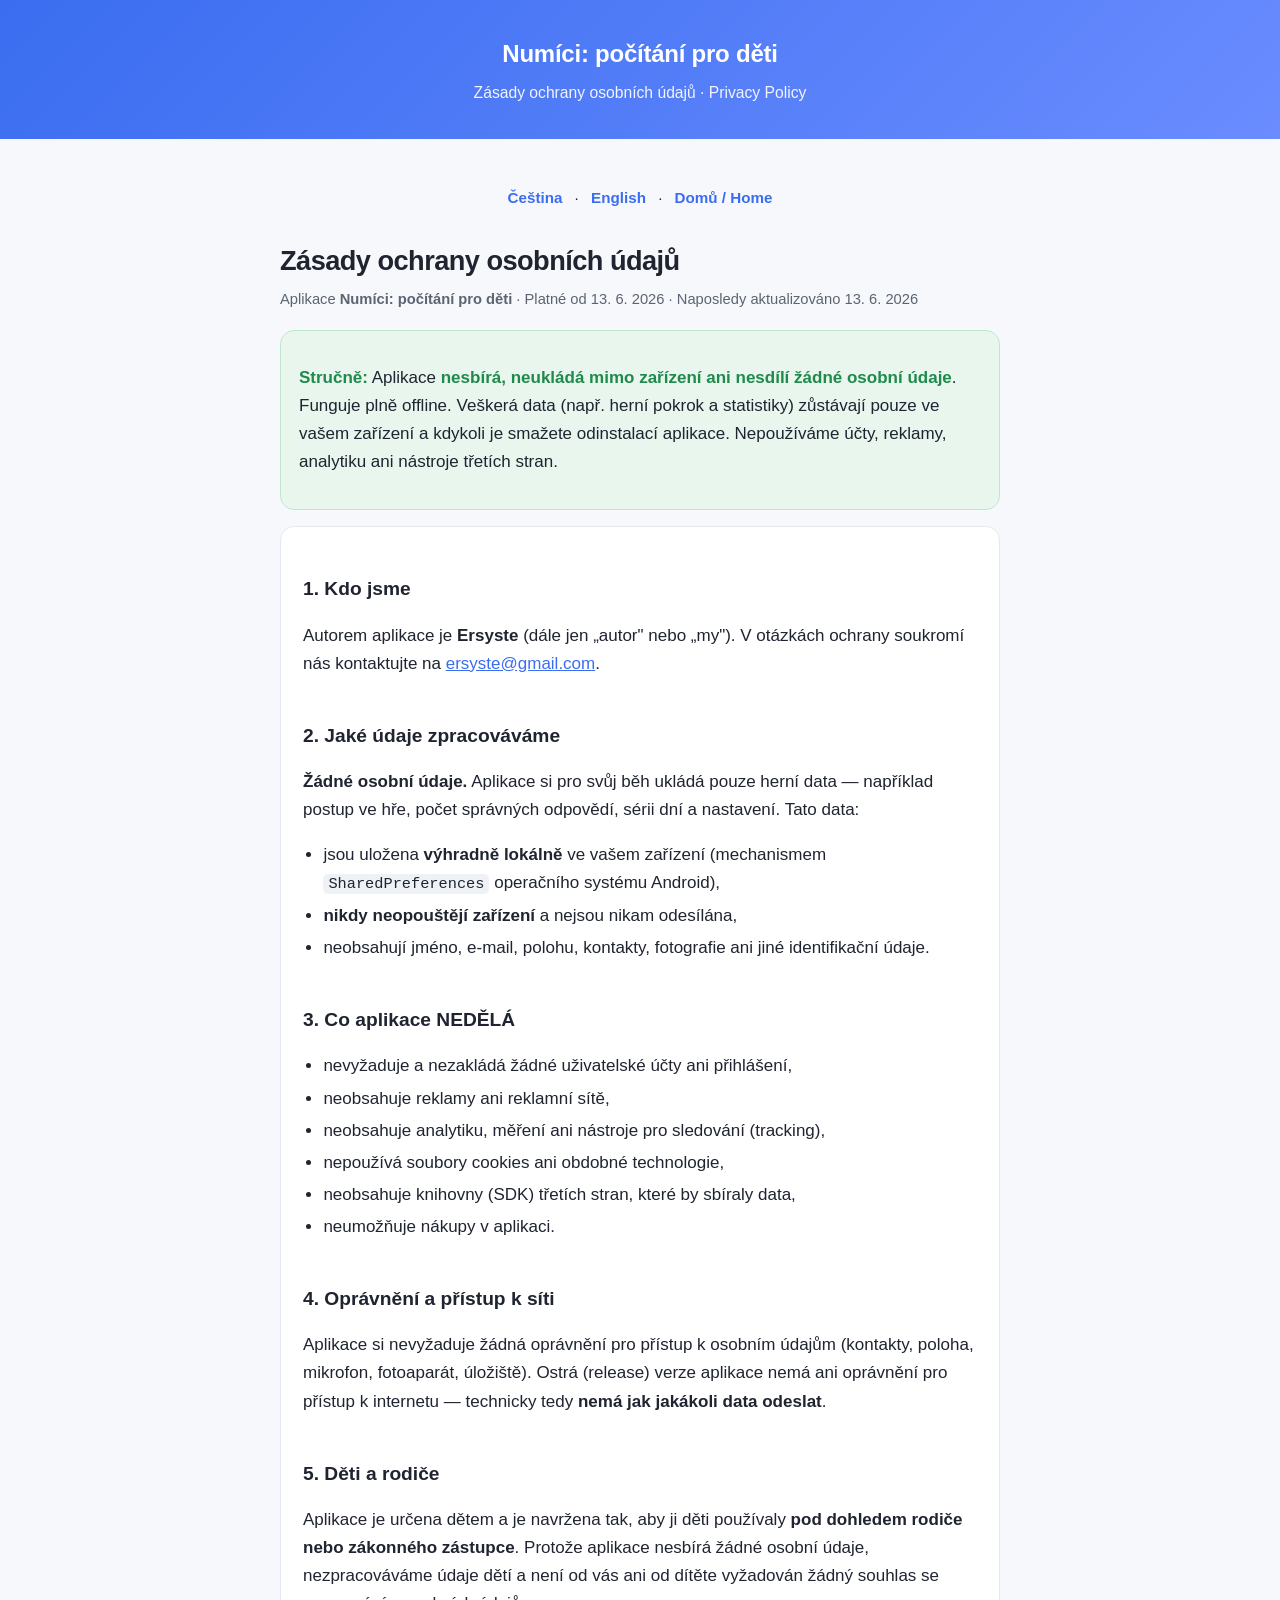
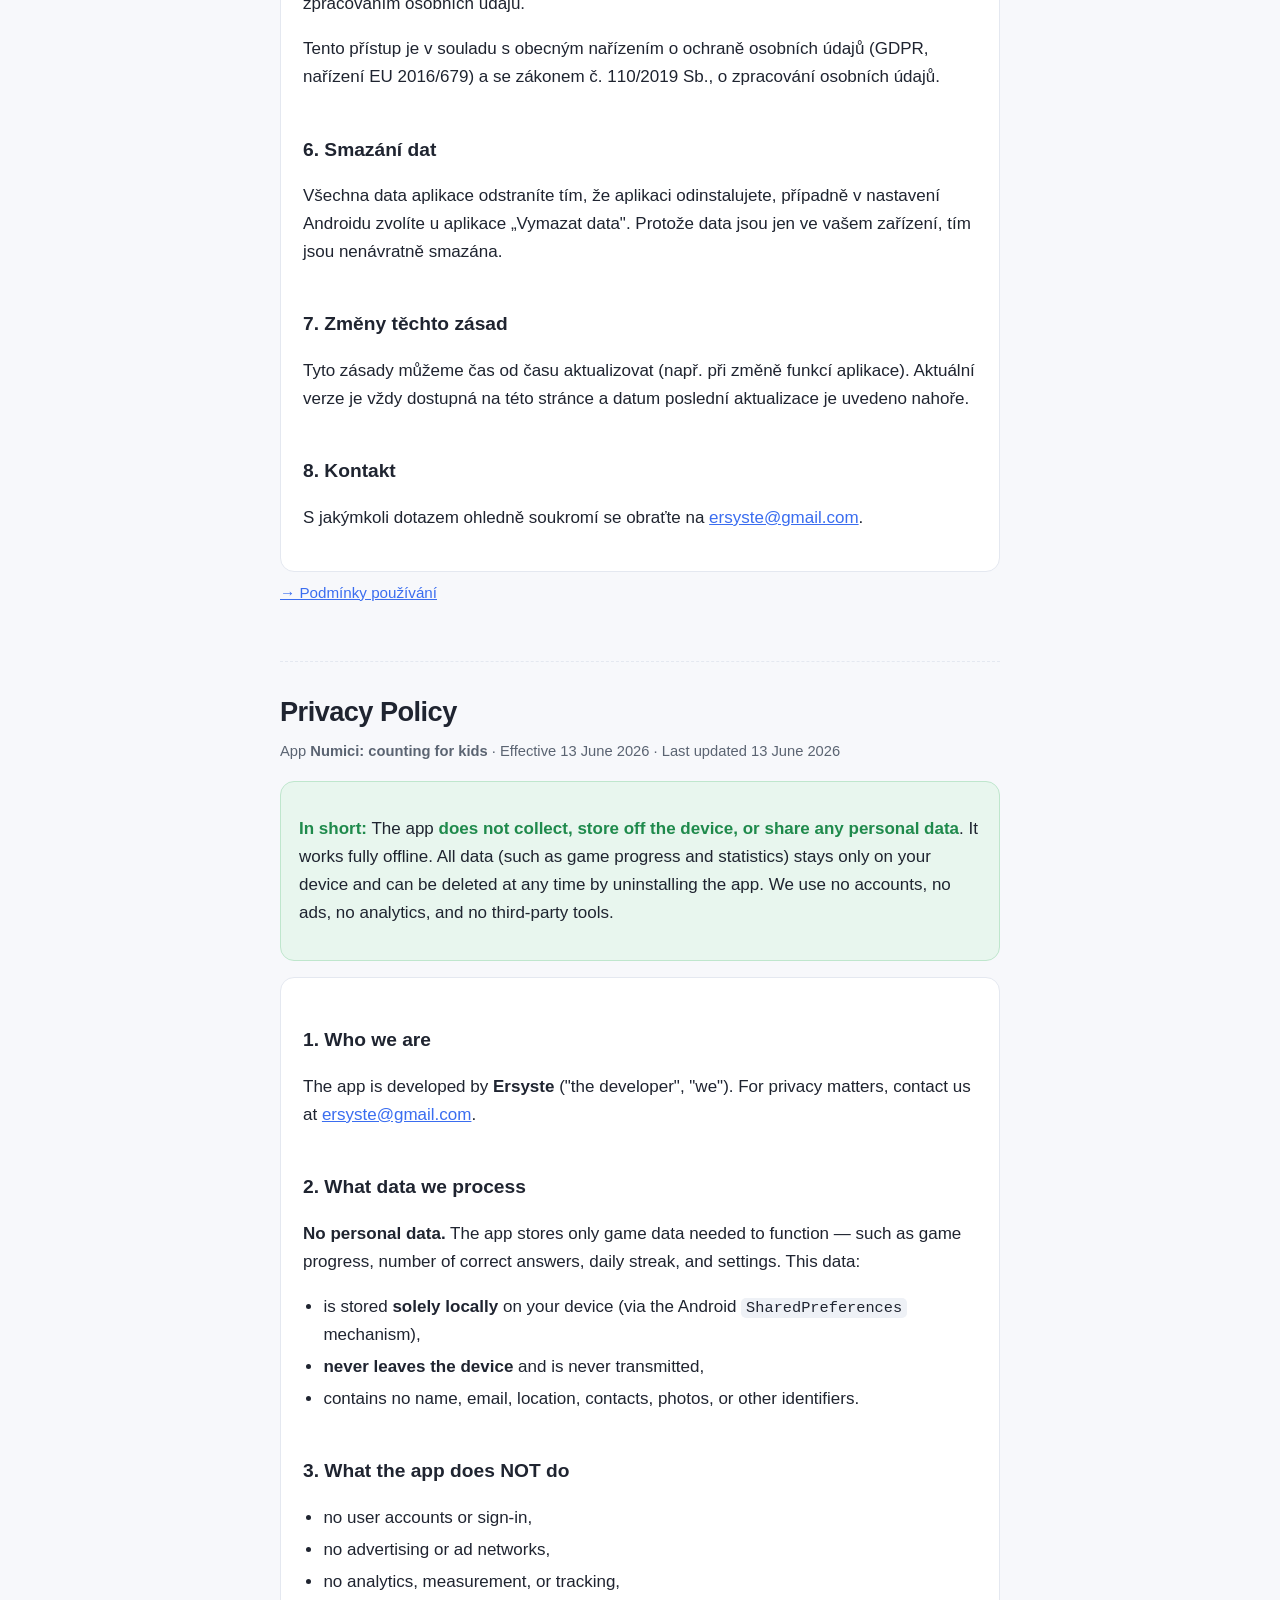
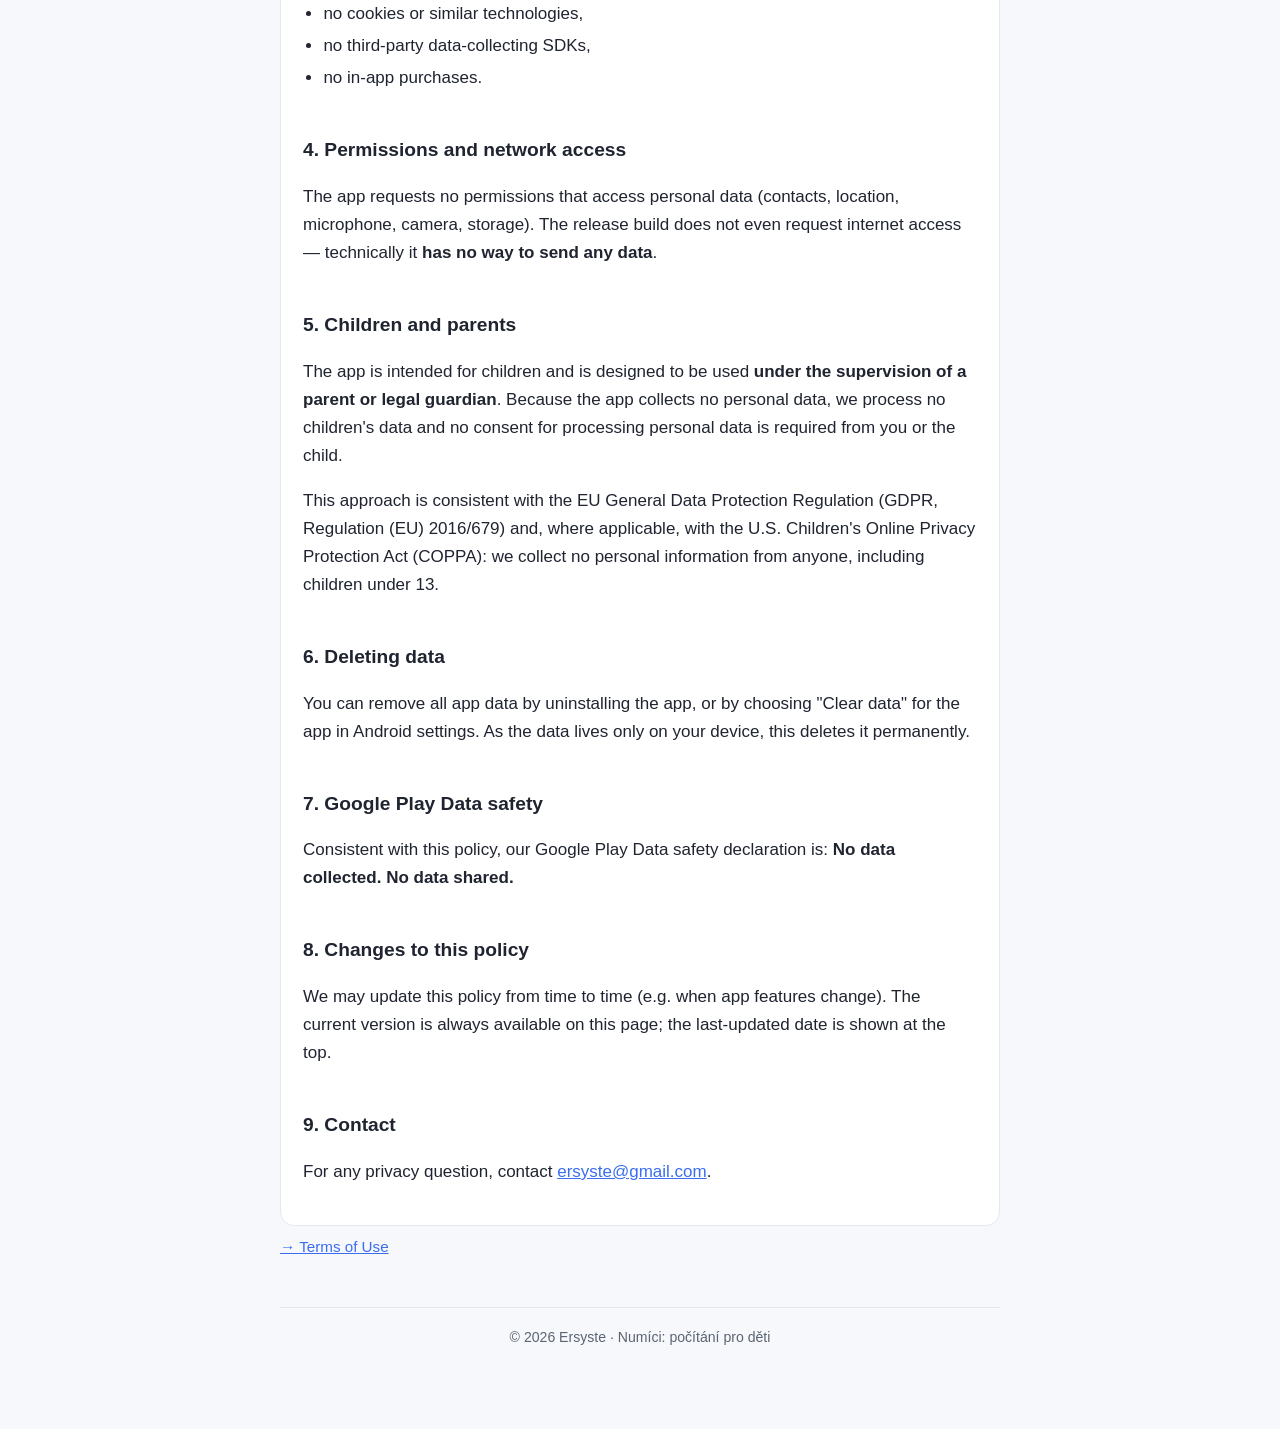
==== privacy/index.html @ a93e4df4 "Add privacy policy and terms of use" ====
<!DOCTYPE html>
<!--
  DOPLŇ / OVĚŘ PŘED ZVEŘEJNĚNÍM:
    1) Jméno autora:  "Ersyste"            (níže označeno: data-author)
    2) Kontaktní e-mail: ersyste@gmail.com (níže označeno: data-email)
    3) Název aplikace: "Numíci: počítání pro děti"
-->
<html lang="cs">
<head>
  <meta charset="utf-8" />
  <meta name="viewport" content="width=device-width, initial-scale=1" />
  <meta name="robots" content="index, follow" />
  <title>Zásady ochrany osobních údajů — Numíci</title>
  <meta name="description" content="Aplikace Numíci nesbírá žádné osobní údaje, je plně offline a neodesílá žádná data." />
  <link rel="stylesheet" href="../styles.css" />
</head>
<body>
  <header class="site">
    <p class="app">Numíci: počítání pro děti</p>
    <p class="tag">Zásady ochrany osobních údajů · Privacy Policy</p>
  </header>

  <main class="wrap">
    <nav class="lang">
      <a href="#cs">Čeština</a> · <a href="#en">English</a> · <a href="../">Domů / Home</a>
    </nav>

    <!-- ====================== ČEŠTINA ====================== -->
    <section id="cs">
      <h1>Zásady ochrany osobních údajů</h1>
      <p class="meta">Aplikace <strong>Numíci: počítání pro děti</strong> ·
        Platné od 13. 6. 2026 · Naposledy aktualizováno 13. 6. 2026</p>

      <div class="summary">
        <p><strong>Stručně:</strong> Aplikace <strong>nesbírá, neukládá mimo zařízení
        ani nesdílí žádné osobní údaje</strong>. Funguje plně offline. Veškerá data
        (např. herní pokrok a statistiky) zůstávají pouze ve vašem zařízení a kdykoli
        je smažete odinstalací aplikace. Nepoužíváme účty, reklamy, analytiku ani
        nástroje třetích stran.</p>
      </div>

      <div class="card">
        <h2>1. Kdo jsme</h2>
        <p>Autorem aplikace je <strong data-author>Ersyste</strong> (dále jen „autor"
        nebo „my"). V otázkách ochrany soukromí nás kontaktujte na
        <a data-email href="mailto:ersyste@gmail.com">ersyste@gmail.com</a>.</p>

        <h2>2. Jaké údaje zpracováváme</h2>
        <p><strong>Žádné osobní údaje.</strong> Aplikace si pro svůj běh ukládá pouze
        herní data — například postup ve hře, počet správných odpovědí, sérii dní a
        nastavení. Tato data:</p>
        <ul>
          <li>jsou uložena <strong>výhradně lokálně</strong> ve vašem zařízení
            (mechanismem <code>SharedPreferences</code> operačního systému Android),</li>
          <li><strong>nikdy neopouštějí zařízení</strong> a nejsou nikam odesílána,</li>
          <li>neobsahují jméno, e-mail, polohu, kontakty, fotografie ani jiné
            identifikační údaje.</li>
        </ul>

        <h2>3. Co aplikace NEDĚLÁ</h2>
        <ul>
          <li>nevyžaduje a nezakládá žádné uživatelské účty ani přihlášení,</li>
          <li>neobsahuje reklamy ani reklamní sítě,</li>
          <li>neobsahuje analytiku, měření ani nástroje pro sledování (tracking),</li>
          <li>nepoužívá soubory cookies ani obdobné technologie,</li>
          <li>neobsahuje knihovny (SDK) třetích stran, které by sbíraly data,</li>
          <li>neumožňuje nákupy v aplikaci.</li>
        </ul>

        <h2>4. Oprávnění a přístup k síti</h2>
        <p>Aplikace si nevyžaduje žádná oprávnění pro přístup k osobním údajům (kontakty,
        poloha, mikrofon, fotoaparát, úložiště). Ostrá (release) verze aplikace nemá
        ani oprávnění pro přístup k internetu — technicky tedy <strong>nemá jak
        jakákoli data odeslat</strong>.</p>

        <h2>5. Děti a rodiče</h2>
        <p>Aplikace je určena dětem a je navržena tak, aby ji děti používaly
        <strong>pod dohledem rodiče nebo zákonného zástupce</strong>. Protože aplikace
        nesbírá žádné osobní údaje, nezpracováváme údaje dětí a není od vás ani od
        dítěte vyžadován žádný souhlas se zpracováním osobních údajů.</p>
        <p>Tento přístup je v souladu s obecným nařízením o ochraně osobních údajů
        (GDPR, nařízení EU 2016/679) a se zákonem č. 110/2019 Sb., o zpracování
        osobních údajů.</p>

        <h2>6. Smazání dat</h2>
        <p>Všechna data aplikace odstraníte tím, že aplikaci odinstalujete, případně
        v nastavení Androidu zvolíte u aplikace „Vymazat data". Protože data jsou jen
        ve vašem zařízení, tím jsou nenávratně smazána.</p>

        <h2>7. Změny těchto zásad</h2>
        <p>Tyto zásady můžeme čas od času aktualizovat (např. při změně funkcí
        aplikace). Aktuální verze je vždy dostupná na této stránce a datum poslední
        aktualizace je uvedeno nahoře.</p>

        <h2>8. Kontakt</h2>
        <p>S jakýmkoli dotazem ohledně soukromí se obraťte na
        <a data-email href="mailto:ersyste@gmail.com">ersyste@gmail.com</a>.</p>
      </div>
      <p class="backlinks"><a href="../terms/">→ Podmínky používání</a></p>
    </section>

    <hr class="lang-sep" />

    <!-- ====================== ENGLISH ====================== -->
    <section id="en">
      <h1>Privacy Policy</h1>
      <p class="meta">App <strong>Numici: counting for kids</strong> ·
        Effective 13 June 2026 · Last updated 13 June 2026</p>

      <div class="summary">
        <p><strong>In short:</strong> The app <strong>does not collect, store off the
        device, or share any personal data</strong>. It works fully offline. All data
        (such as game progress and statistics) stays only on your device and can be
        deleted at any time by uninstalling the app. We use no accounts, no ads, no
        analytics, and no third-party tools.</p>
      </div>

      <div class="card">
        <h2>1. Who we are</h2>
        <p>The app is developed by <strong data-author>Ersyste</strong> ("the
        developer", "we"). For privacy matters, contact us at
        <a data-email href="mailto:ersyste@gmail.com">ersyste@gmail.com</a>.</p>

        <h2>2. What data we process</h2>
        <p><strong>No personal data.</strong> The app stores only game data needed to
        function — such as game progress, number of correct answers, daily streak, and
        settings. This data:</p>
        <ul>
          <li>is stored <strong>solely locally</strong> on your device (via the Android
            <code>SharedPreferences</code> mechanism),</li>
          <li><strong>never leaves the device</strong> and is never transmitted,</li>
          <li>contains no name, email, location, contacts, photos, or other
            identifiers.</li>
        </ul>

        <h2>3. What the app does NOT do</h2>
        <ul>
          <li>no user accounts or sign-in,</li>
          <li>no advertising or ad networks,</li>
          <li>no analytics, measurement, or tracking,</li>
          <li>no cookies or similar technologies,</li>
          <li>no third-party data-collecting SDKs,</li>
          <li>no in-app purchases.</li>
        </ul>

        <h2>4. Permissions and network access</h2>
        <p>The app requests no permissions that access personal data (contacts,
        location, microphone, camera, storage). The release build does not even request
        internet access — technically it <strong>has no way to send any data</strong>.</p>

        <h2>5. Children and parents</h2>
        <p>The app is intended for children and is designed to be used
        <strong>under the supervision of a parent or legal guardian</strong>. Because
        the app collects no personal data, we process no children's data and no consent
        for processing personal data is required from you or the child.</p>
        <p>This approach is consistent with the EU General Data Protection Regulation
        (GDPR, Regulation (EU) 2016/679) and, where applicable, with the U.S.
        Children's Online Privacy Protection Act (COPPA): we collect no personal
        information from anyone, including children under 13.</p>

        <h2>6. Deleting data</h2>
        <p>You can remove all app data by uninstalling the app, or by choosing
        "Clear data" for the app in Android settings. As the data lives only on your
        device, this deletes it permanently.</p>

        <h2>7. Google Play Data safety</h2>
        <p>Consistent with this policy, our Google Play Data safety declaration is:
        <strong>No data collected. No data shared.</strong></p>

        <h2>8. Changes to this policy</h2>
        <p>We may update this policy from time to time (e.g. when app features change).
        The current version is always available on this page; the last-updated date is
        shown at the top.</p>

        <h2>9. Contact</h2>
        <p>For any privacy question, contact
        <a data-email href="mailto:ersyste@gmail.com">ersyste@gmail.com</a>.</p>
      </div>
      <p class="backlinks"><a href="../terms/">→ Terms of Use</a></p>
    </section>

    <footer>© 2026 Ersyste · Numíci: počítání pro děti</footer>
  </main>
</body>
</html>
---- styles.css ----
:root {
  --ink: #1f2430;
  --muted: #5b6472;
  --bg: #f7f8fb;
  --card: #ffffff;
  --accent: #3a6df0;
  --accent-soft: #eef3ff;
  --ok: #1f8a4c;
  --ok-soft: #e8f6ee;
  --border: #e4e8f0;
  --radius: 14px;
}

* { box-sizing: border-box; }

html { -webkit-text-size-adjust: 100%; }

body {
  margin: 0;
  background: var(--bg);
  color: var(--ink);
  font-family: -apple-system, BlinkMacSystemFont, "Segoe UI", Roboto, Helvetica,
    Arial, sans-serif;
  line-height: 1.65;
  font-size: 17px;
}

.wrap {
  max-width: 760px;
  margin: 0 auto;
  padding: 28px 20px 80px;
}

header.site {
  background: linear-gradient(135deg, #3a6df0, #6a8cff);
  color: #fff;
  padding: 34px 20px;
  text-align: center;
}

header.site .app {
  font-size: 1.5rem;
  font-weight: 700;
  margin: 0;
  letter-spacing: -0.01em;
}

header.site .tag {
  margin: 6px 0 0;
  opacity: 0.92;
  font-size: 0.98rem;
}

nav.lang {
  text-align: center;
  margin: 18px 0 4px;
  font-size: 0.95rem;
}

nav.lang a {
  color: var(--accent);
  text-decoration: none;
  margin: 0 8px;
  font-weight: 600;
}

nav.lang a:hover { text-decoration: underline; }

h1 {
  font-size: 1.7rem;
  letter-spacing: -0.02em;
  margin: 28px 0 4px;
}

h2 {
  font-size: 1.2rem;
  margin: 34px 0 8px;
  padding-top: 8px;
}

h3 { font-size: 1.02rem; margin: 20px 0 4px; }

.meta {
  color: var(--muted);
  font-size: 0.92rem;
  margin: 0 0 8px;
}

.summary {
  background: var(--ok-soft);
  border: 1px solid #bfe6cd;
  border-radius: var(--radius);
  padding: 16px 18px;
  margin: 18px 0 8px;
}

.summary strong { color: var(--ok); }

.card {
  background: var(--card);
  border: 1px solid var(--border);
  border-radius: var(--radius);
  padding: 4px 22px 22px;
  margin-top: 16px;
}

ul { padding-left: 1.2em; }
li { margin: 4px 0; }

a { color: var(--accent); }

.backlinks {
  margin: 8px 0 0;
  font-size: 0.95rem;
}

.note {
  background: var(--accent-soft);
  border-left: 3px solid var(--accent);
  padding: 10px 14px;
  border-radius: 8px;
  margin: 14px 0;
  font-size: 0.96rem;
  color: var(--muted);
}

footer {
  text-align: center;
  color: var(--muted);
  font-size: 0.88rem;
  margin-top: 48px;
  padding-top: 18px;
  border-top: 1px solid var(--border);
}

hr.lang-sep {
  border: none;
  border-top: 1px dashed var(--border);
  margin: 56px 0 0;
}

.home-links {
  display: grid;
  gap: 14px;
  margin-top: 24px;
}

.home-links a.block {
  display: block;
  background: var(--card);
  border: 1px solid var(--border);
  border-radius: var(--radius);
  padding: 18px 20px;
  text-decoration: none;
  color: var(--ink);
}

.home-links a.block:hover { border-color: var(--accent); }

.home-links a.block .t { font-weight: 700; font-size: 1.05rem; }
.home-links a.block .d { color: var(--muted); font-size: 0.95rem; margin-top: 2px; }

code {
  background: #eef1f6;
  padding: 1px 5px;
  border-radius: 5px;
  font-size: 0.9em;
}
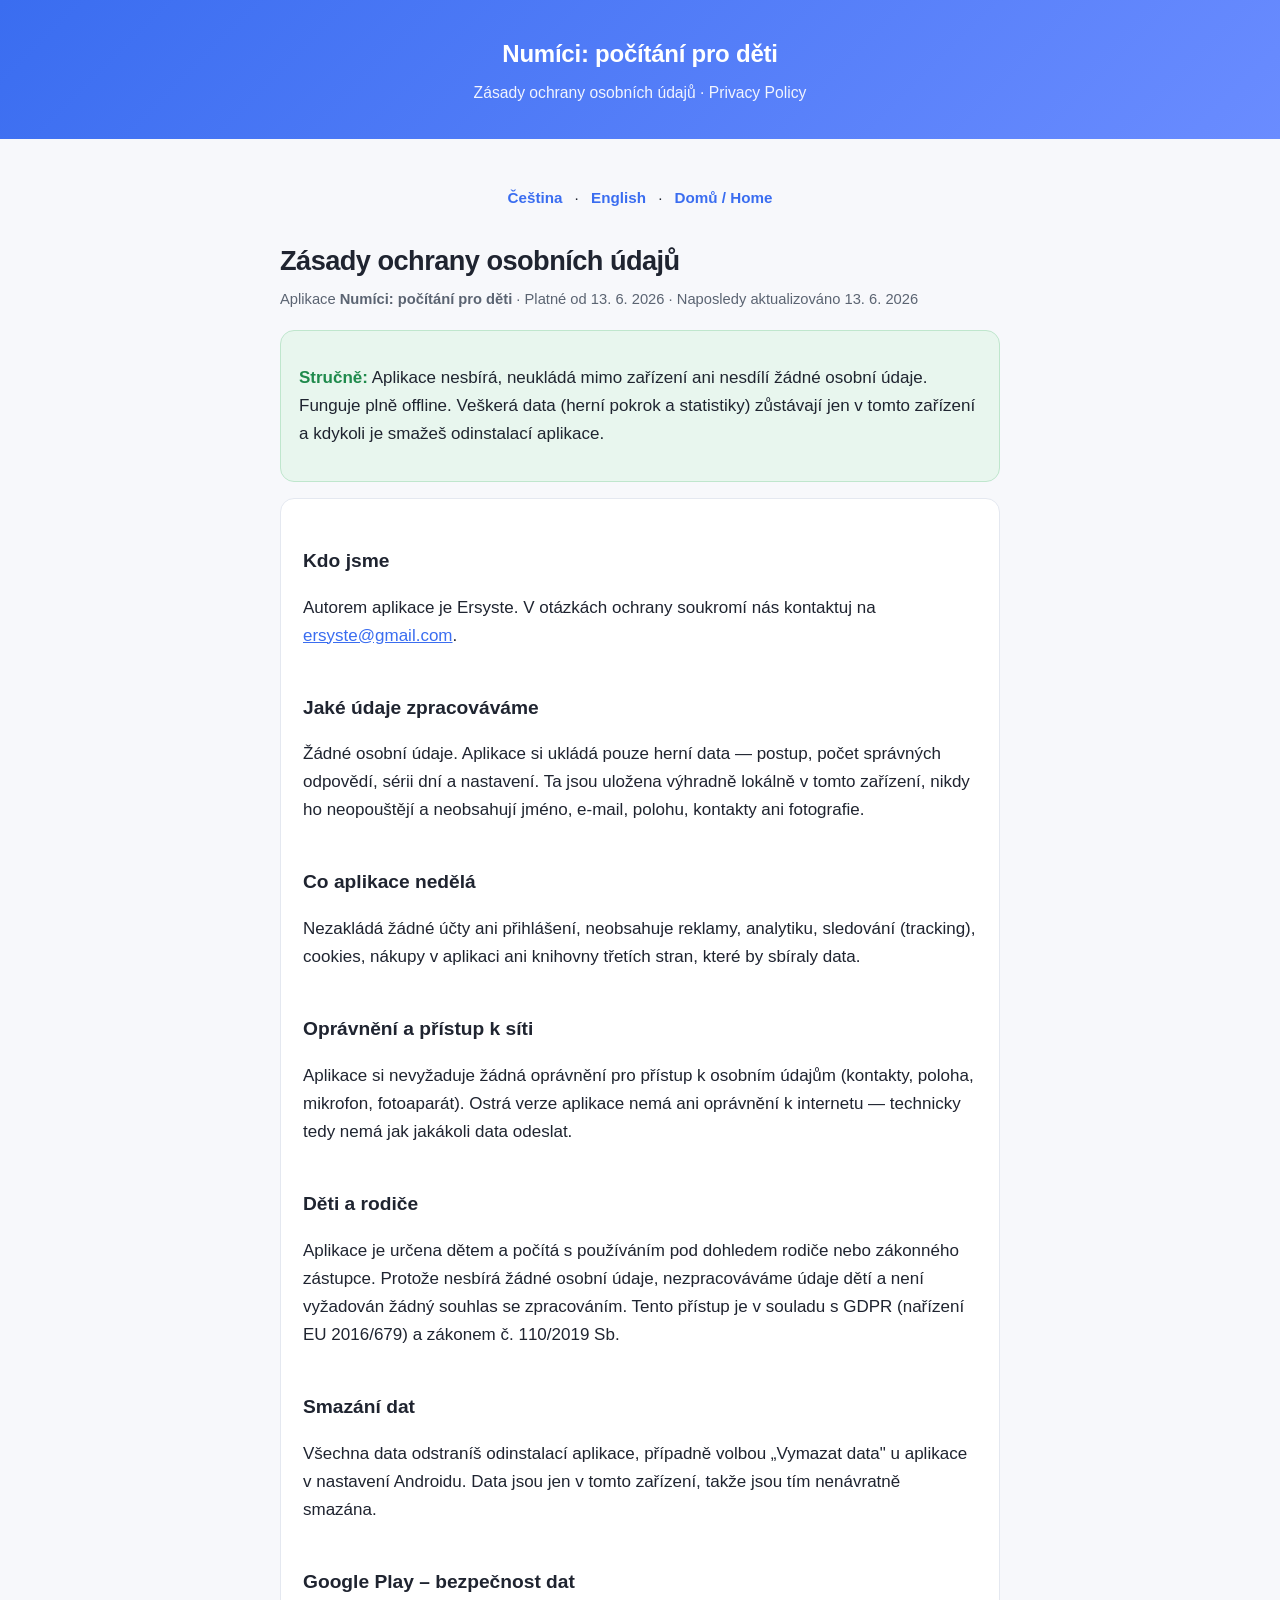
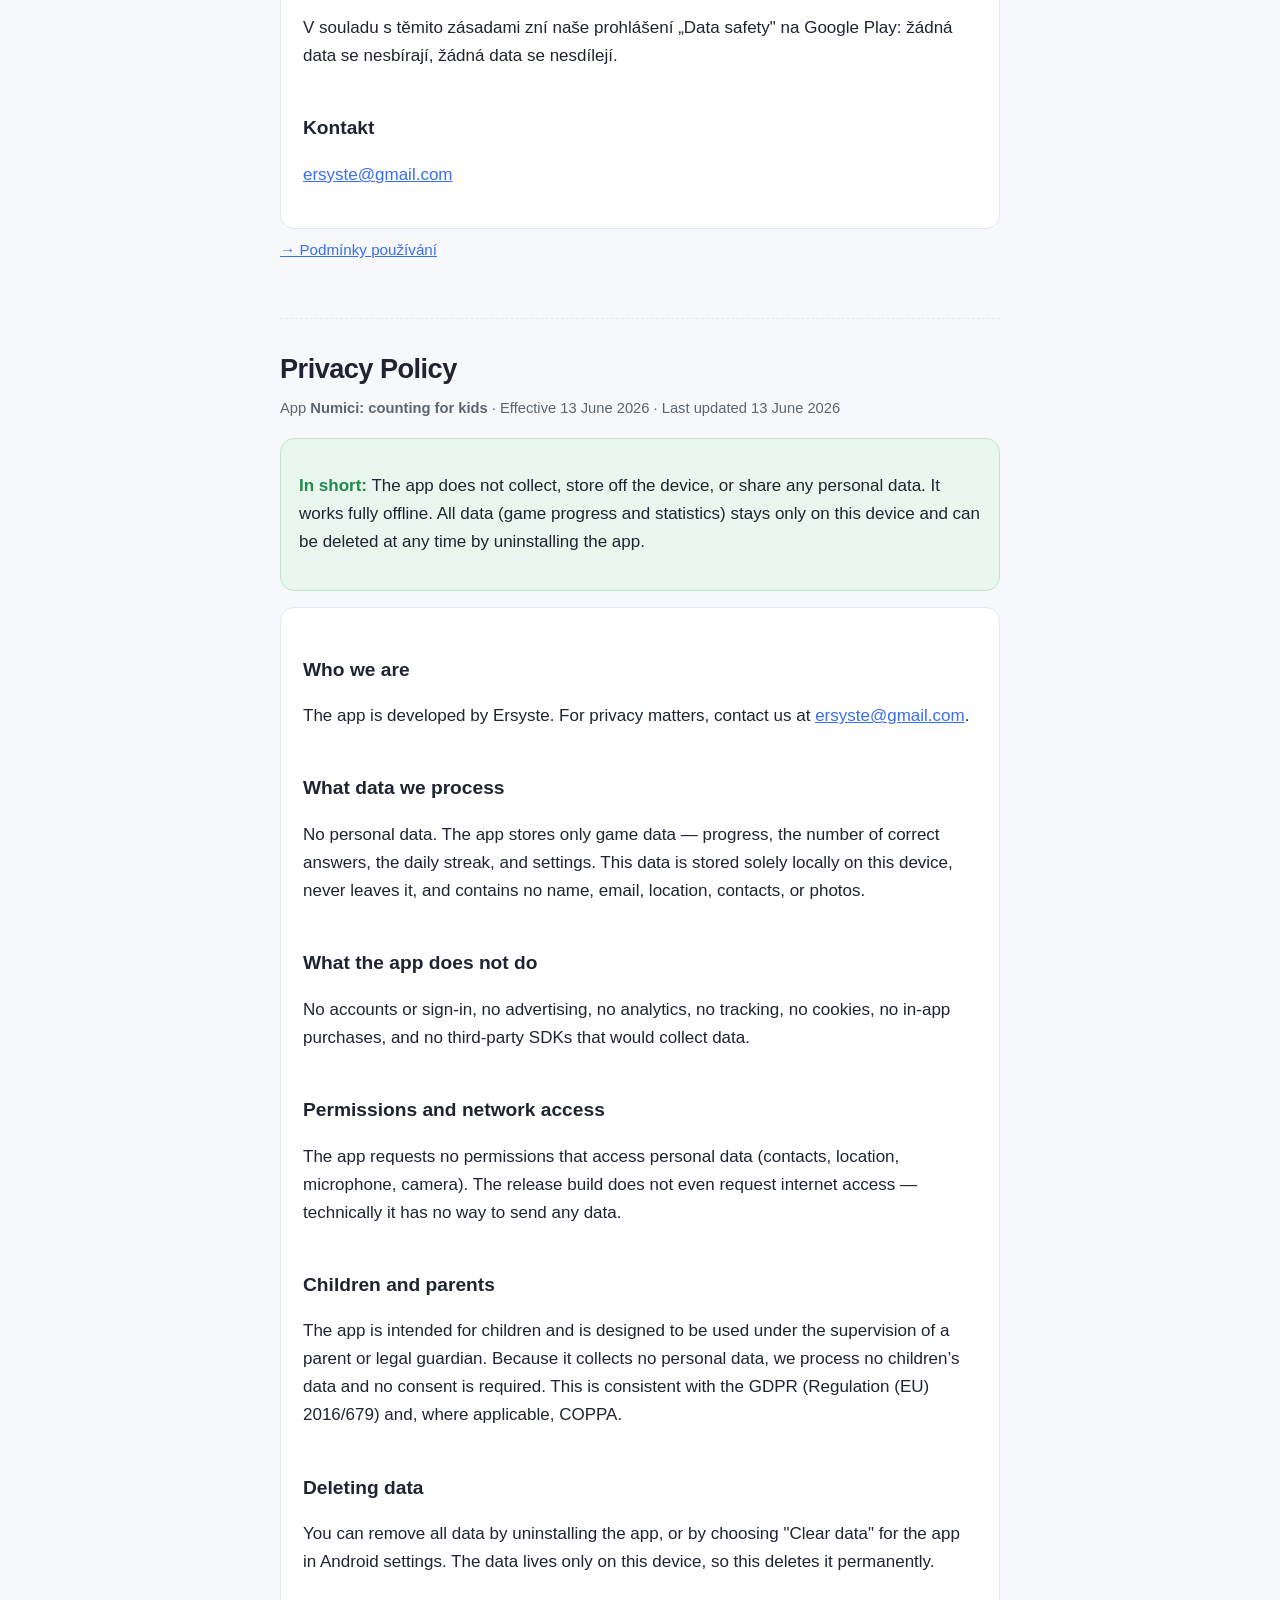
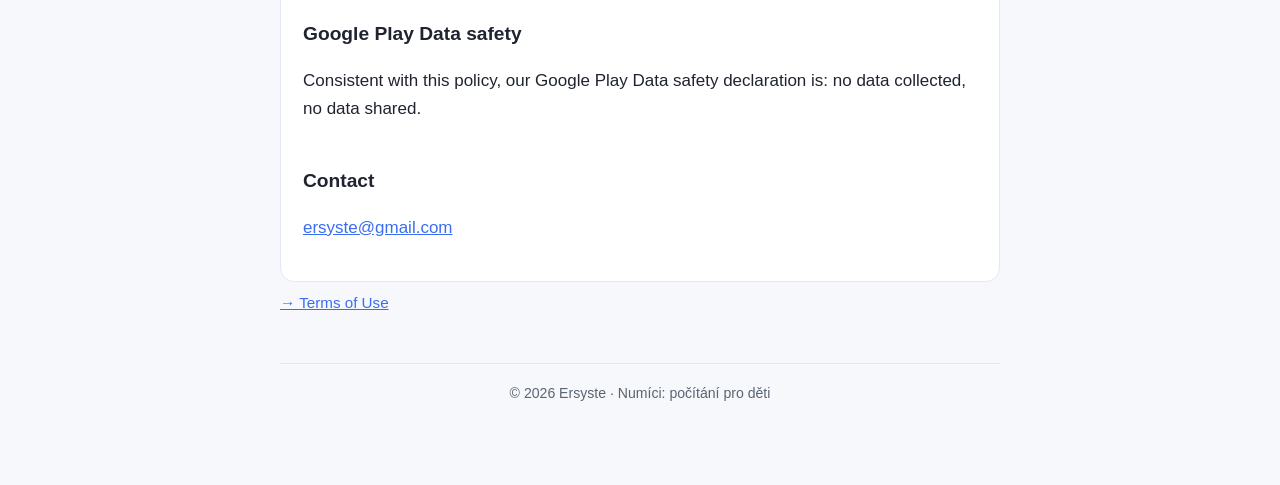
==== commit b24c93c6: "Regenerate privacy & terms from canonical source Generated by tool/gen_legal_site.dart from the app'" ====
--- a/privacy/index.html
+++ b/privacy/index.html
@@ -1,17 +1,11 @@
 <!DOCTYPE html>
-<!--
-  DOPLŇ / OVĚŘ PŘED ZVEŘEJNĚNÍM:
-    1) Jméno autora:  "Ersyste"            (níže označeno: data-author)
-    2) Kontaktní e-mail: ersyste@gmail.com (níže označeno: data-email)
-    3) Název aplikace: "Numíci: počítání pro děti"
--->
+<!-- GENEROVÁNO tool/gen_legal_site.dart z lib/src/features/about/legal_texts.dart — NEUPRAVUJ ručně. -->
 <html lang="cs">
 <head>
   <meta charset="utf-8" />
   <meta name="viewport" content="width=device-width, initial-scale=1" />
   <meta name="robots" content="index, follow" />
-  <title>Zásady ochrany osobních údajů — Numíci</title>
-  <meta name="description" content="Aplikace Numíci nesbírá žádné osobní údaje, je plně offline a neodesílá žádná data." />
+  <title>Zásady ochrany osobních údajů — Numíci: počítání pro děti</title>
   <link rel="stylesheet" href="../styles.css" />
 </head>
 <body>
@@ -19,166 +13,63 @@
     <p class="app">Numíci: počítání pro děti</p>
     <p class="tag">Zásady ochrany osobních údajů · Privacy Policy</p>
   </header>
-
   <main class="wrap">
     <nav class="lang">
       <a href="#cs">Čeština</a> · <a href="#en">English</a> · <a href="../">Domů / Home</a>
     </nav>
-
-    <!-- ====================== ČEŠTINA ====================== -->
     <section id="cs">
       <h1>Zásady ochrany osobních údajů</h1>
-      <p class="meta">Aplikace <strong>Numíci: počítání pro děti</strong> ·
-        Platné od 13. 6. 2026 · Naposledy aktualizováno 13. 6. 2026</p>
-
+      <p class="meta">Aplikace <strong>Numíci: počítání pro děti</strong> · Platné od 13. 6. 2026 · Naposledy aktualizováno 13. 6. 2026</p>
       <div class="summary">
-        <p><strong>Stručně:</strong> Aplikace <strong>nesbírá, neukládá mimo zařízení
-        ani nesdílí žádné osobní údaje</strong>. Funguje plně offline. Veškerá data
-        (např. herní pokrok a statistiky) zůstávají pouze ve vašem zařízení a kdykoli
-        je smažete odinstalací aplikace. Nepoužíváme účty, reklamy, analytiku ani
-        nástroje třetích stran.</p>
+        <p><strong>Stručně:</strong> Aplikace nesbírá, neukládá mimo zařízení ani nesdílí žádné osobní údaje. Funguje plně offline. Veškerá data (herní pokrok a statistiky) zůstávají jen v tomto zařízení a kdykoli je smažeš odinstalací aplikace.</p>
       </div>
-
       <div class="card">
-        <h2>1. Kdo jsme</h2>
-        <p>Autorem aplikace je <strong data-author>Ersyste</strong> (dále jen „autor"
-        nebo „my"). V otázkách ochrany soukromí nás kontaktujte na
-        <a data-email href="mailto:ersyste@gmail.com">ersyste@gmail.com</a>.</p>
-
-        <h2>2. Jaké údaje zpracováváme</h2>
-        <p><strong>Žádné osobní údaje.</strong> Aplikace si pro svůj běh ukládá pouze
-        herní data — například postup ve hře, počet správných odpovědí, sérii dní a
-        nastavení. Tato data:</p>
-        <ul>
-          <li>jsou uložena <strong>výhradně lokálně</strong> ve vašem zařízení
-            (mechanismem <code>SharedPreferences</code> operačního systému Android),</li>
-          <li><strong>nikdy neopouštějí zařízení</strong> a nejsou nikam odesílána,</li>
-          <li>neobsahují jméno, e-mail, polohu, kontakty, fotografie ani jiné
-            identifikační údaje.</li>
-        </ul>
-
-        <h2>3. Co aplikace NEDĚLÁ</h2>
-        <ul>
-          <li>nevyžaduje a nezakládá žádné uživatelské účty ani přihlášení,</li>
-          <li>neobsahuje reklamy ani reklamní sítě,</li>
-          <li>neobsahuje analytiku, měření ani nástroje pro sledování (tracking),</li>
-          <li>nepoužívá soubory cookies ani obdobné technologie,</li>
-          <li>neobsahuje knihovny (SDK) třetích stran, které by sbíraly data,</li>
-          <li>neumožňuje nákupy v aplikaci.</li>
-        </ul>
-
-        <h2>4. Oprávnění a přístup k síti</h2>
-        <p>Aplikace si nevyžaduje žádná oprávnění pro přístup k osobním údajům (kontakty,
-        poloha, mikrofon, fotoaparát, úložiště). Ostrá (release) verze aplikace nemá
-        ani oprávnění pro přístup k internetu — technicky tedy <strong>nemá jak
-        jakákoli data odeslat</strong>.</p>
-
-        <h2>5. Děti a rodiče</h2>
-        <p>Aplikace je určena dětem a je navržena tak, aby ji děti používaly
-        <strong>pod dohledem rodiče nebo zákonného zástupce</strong>. Protože aplikace
-        nesbírá žádné osobní údaje, nezpracováváme údaje dětí a není od vás ani od
-        dítěte vyžadován žádný souhlas se zpracováním osobních údajů.</p>
-        <p>Tento přístup je v souladu s obecným nařízením o ochraně osobních údajů
-        (GDPR, nařízení EU 2016/679) a se zákonem č. 110/2019 Sb., o zpracování
-        osobních údajů.</p>
-
-        <h2>6. Smazání dat</h2>
-        <p>Všechna data aplikace odstraníte tím, že aplikaci odinstalujete, případně
-        v nastavení Androidu zvolíte u aplikace „Vymazat data". Protože data jsou jen
-        ve vašem zařízení, tím jsou nenávratně smazána.</p>
-
-        <h2>7. Změny těchto zásad</h2>
-        <p>Tyto zásady můžeme čas od času aktualizovat (např. při změně funkcí
-        aplikace). Aktuální verze je vždy dostupná na této stránce a datum poslední
-        aktualizace je uvedeno nahoře.</p>
-
-        <h2>8. Kontakt</h2>
-        <p>S jakýmkoli dotazem ohledně soukromí se obraťte na
-        <a data-email href="mailto:ersyste@gmail.com">ersyste@gmail.com</a>.</p>
+        <h2>Kdo jsme</h2>
+        <p>Autorem aplikace je Ersyste. V otázkách ochrany soukromí nás kontaktuj na <a href="mailto:ersyste@gmail.com">ersyste@gmail.com</a>.</p>
+        <h2>Jaké údaje zpracováváme</h2>
+        <p>Žádné osobní údaje. Aplikace si ukládá pouze herní data — postup, počet správných odpovědí, sérii dní a nastavení. Ta jsou uložena výhradně lokálně v tomto zařízení, nikdy ho neopouštějí a neobsahují jméno, e-mail, polohu, kontakty ani fotografie.</p>
+        <h2>Co aplikace nedělá</h2>
+        <p>Nezakládá žádné účty ani přihlášení, neobsahuje reklamy, analytiku, sledování (tracking), cookies, nákupy v aplikaci ani knihovny třetích stran, které by sbíraly data.</p>
+        <h2>Oprávnění a přístup k síti</h2>
+        <p>Aplikace si nevyžaduje žádná oprávnění pro přístup k osobním údajům (kontakty, poloha, mikrofon, fotoaparát). Ostrá verze aplikace nemá ani oprávnění k internetu — technicky tedy nemá jak jakákoli data odeslat.</p>
+        <h2>Děti a rodiče</h2>
+        <p>Aplikace je určena dětem a počítá s používáním pod dohledem rodiče nebo zákonného zástupce. Protože nesbírá žádné osobní údaje, nezpracováváme údaje dětí a není vyžadován žádný souhlas se zpracováním. Tento přístup je v souladu s GDPR (nařízení EU 2016/679) a zákonem č. 110/2019 Sb.</p>
+        <h2>Smazání dat</h2>
+        <p>Všechna data odstraníš odinstalací aplikace, případně volbou „Vymazat data" u aplikace v nastavení Androidu. Data jsou jen v tomto zařízení, takže jsou tím nenávratně smazána.</p>
+        <h2>Google Play – bezpečnost dat</h2>
+        <p>V souladu s těmito zásadami zní naše prohlášení „Data safety" na Google Play: žádná data se nesbírají, žádná data se nesdílejí.</p>
+        <h2>Kontakt</h2>
+        <p><a href="mailto:ersyste@gmail.com">ersyste@gmail.com</a></p>
       </div>
       <p class="backlinks"><a href="../terms/">→ Podmínky používání</a></p>
     </section>
-
     <hr class="lang-sep" />
-
-    <!-- ====================== ENGLISH ====================== -->
     <section id="en">
       <h1>Privacy Policy</h1>
-      <p class="meta">App <strong>Numici: counting for kids</strong> ·
-        Effective 13 June 2026 · Last updated 13 June 2026</p>
-
+      <p class="meta">App <strong>Numici: counting for kids</strong> · Effective 13 June 2026 · Last updated 13 June 2026</p>
       <div class="summary">
-        <p><strong>In short:</strong> The app <strong>does not collect, store off the
-        device, or share any personal data</strong>. It works fully offline. All data
-        (such as game progress and statistics) stays only on your device and can be
-        deleted at any time by uninstalling the app. We use no accounts, no ads, no
-        analytics, and no third-party tools.</p>
+        <p><strong>In short:</strong> The app does not collect, store off the device, or share any personal data. It works fully offline. All data (game progress and statistics) stays only on this device and can be deleted at any time by uninstalling the app.</p>
       </div>
-
       <div class="card">
-        <h2>1. Who we are</h2>
-        <p>The app is developed by <strong data-author>Ersyste</strong> ("the
-        developer", "we"). For privacy matters, contact us at
-        <a data-email href="mailto:ersyste@gmail.com">ersyste@gmail.com</a>.</p>
-
-        <h2>2. What data we process</h2>
-        <p><strong>No personal data.</strong> The app stores only game data needed to
-        function — such as game progress, number of correct answers, daily streak, and
-        settings. This data:</p>
-        <ul>
-          <li>is stored <strong>solely locally</strong> on your device (via the Android
-            <code>SharedPreferences</code> mechanism),</li>
-          <li><strong>never leaves the device</strong> and is never transmitted,</li>
-          <li>contains no name, email, location, contacts, photos, or other
-            identifiers.</li>
-        </ul>
-
-        <h2>3. What the app does NOT do</h2>
-        <ul>
-          <li>no user accounts or sign-in,</li>
-          <li>no advertising or ad networks,</li>
-          <li>no analytics, measurement, or tracking,</li>
-          <li>no cookies or similar technologies,</li>
-          <li>no third-party data-collecting SDKs,</li>
-          <li>no in-app purchases.</li>
-        </ul>
-
-        <h2>4. Permissions and network access</h2>
-        <p>The app requests no permissions that access personal data (contacts,
-        location, microphone, camera, storage). The release build does not even request
-        internet access — technically it <strong>has no way to send any data</strong>.</p>
-
-        <h2>5. Children and parents</h2>
-        <p>The app is intended for children and is designed to be used
-        <strong>under the supervision of a parent or legal guardian</strong>. Because
-        the app collects no personal data, we process no children's data and no consent
-        for processing personal data is required from you or the child.</p>
-        <p>This approach is consistent with the EU General Data Protection Regulation
-        (GDPR, Regulation (EU) 2016/679) and, where applicable, with the U.S.
-        Children's Online Privacy Protection Act (COPPA): we collect no personal
-        information from anyone, including children under 13.</p>
-
-        <h2>6. Deleting data</h2>
-        <p>You can remove all app data by uninstalling the app, or by choosing
-        "Clear data" for the app in Android settings. As the data lives only on your
-        device, this deletes it permanently.</p>
-
-        <h2>7. Google Play Data safety</h2>
-        <p>Consistent with this policy, our Google Play Data safety declaration is:
-        <strong>No data collected. No data shared.</strong></p>
-
-        <h2>8. Changes to this policy</h2>
-        <p>We may update this policy from time to time (e.g. when app features change).
-        The current version is always available on this page; the last-updated date is
-        shown at the top.</p>
-
-        <h2>9. Contact</h2>
-        <p>For any privacy question, contact
-        <a data-email href="mailto:ersyste@gmail.com">ersyste@gmail.com</a>.</p>
+        <h2>Who we are</h2>
+        <p>The app is developed by Ersyste. For privacy matters, contact us at <a href="mailto:ersyste@gmail.com">ersyste@gmail.com</a>.</p>
+        <h2>What data we process</h2>
+        <p>No personal data. The app stores only game data — progress, the number of correct answers, the daily streak, and settings. This data is stored solely locally on this device, never leaves it, and contains no name, email, location, contacts, or photos.</p>
+        <h2>What the app does not do</h2>
+        <p>No accounts or sign-in, no advertising, no analytics, no tracking, no cookies, no in-app purchases, and no third-party SDKs that would collect data.</p>
+        <h2>Permissions and network access</h2>
+        <p>The app requests no permissions that access personal data (contacts, location, microphone, camera). The release build does not even request internet access — technically it has no way to send any data.</p>
+        <h2>Children and parents</h2>
+        <p>The app is intended for children and is designed to be used under the supervision of a parent or legal guardian. Because it collects no personal data, we process no children’s data and no consent is required. This is consistent with the GDPR (Regulation (EU) 2016/679) and, where applicable, COPPA.</p>
+        <h2>Deleting data</h2>
+        <p>You can remove all data by uninstalling the app, or by choosing "Clear data" for the app in Android settings. The data lives only on this device, so this deletes it permanently.</p>
+        <h2>Google Play Data safety</h2>
+        <p>Consistent with this policy, our Google Play Data safety declaration is: no data collected, no data shared.</p>
+        <h2>Contact</h2>
+        <p><a href="mailto:ersyste@gmail.com">ersyste@gmail.com</a></p>
       </div>
       <p class="backlinks"><a href="../terms/">→ Terms of Use</a></p>
     </section>
-
     <footer>© 2026 Ersyste · Numíci: počítání pro děti</footer>
   </main>
 </body>
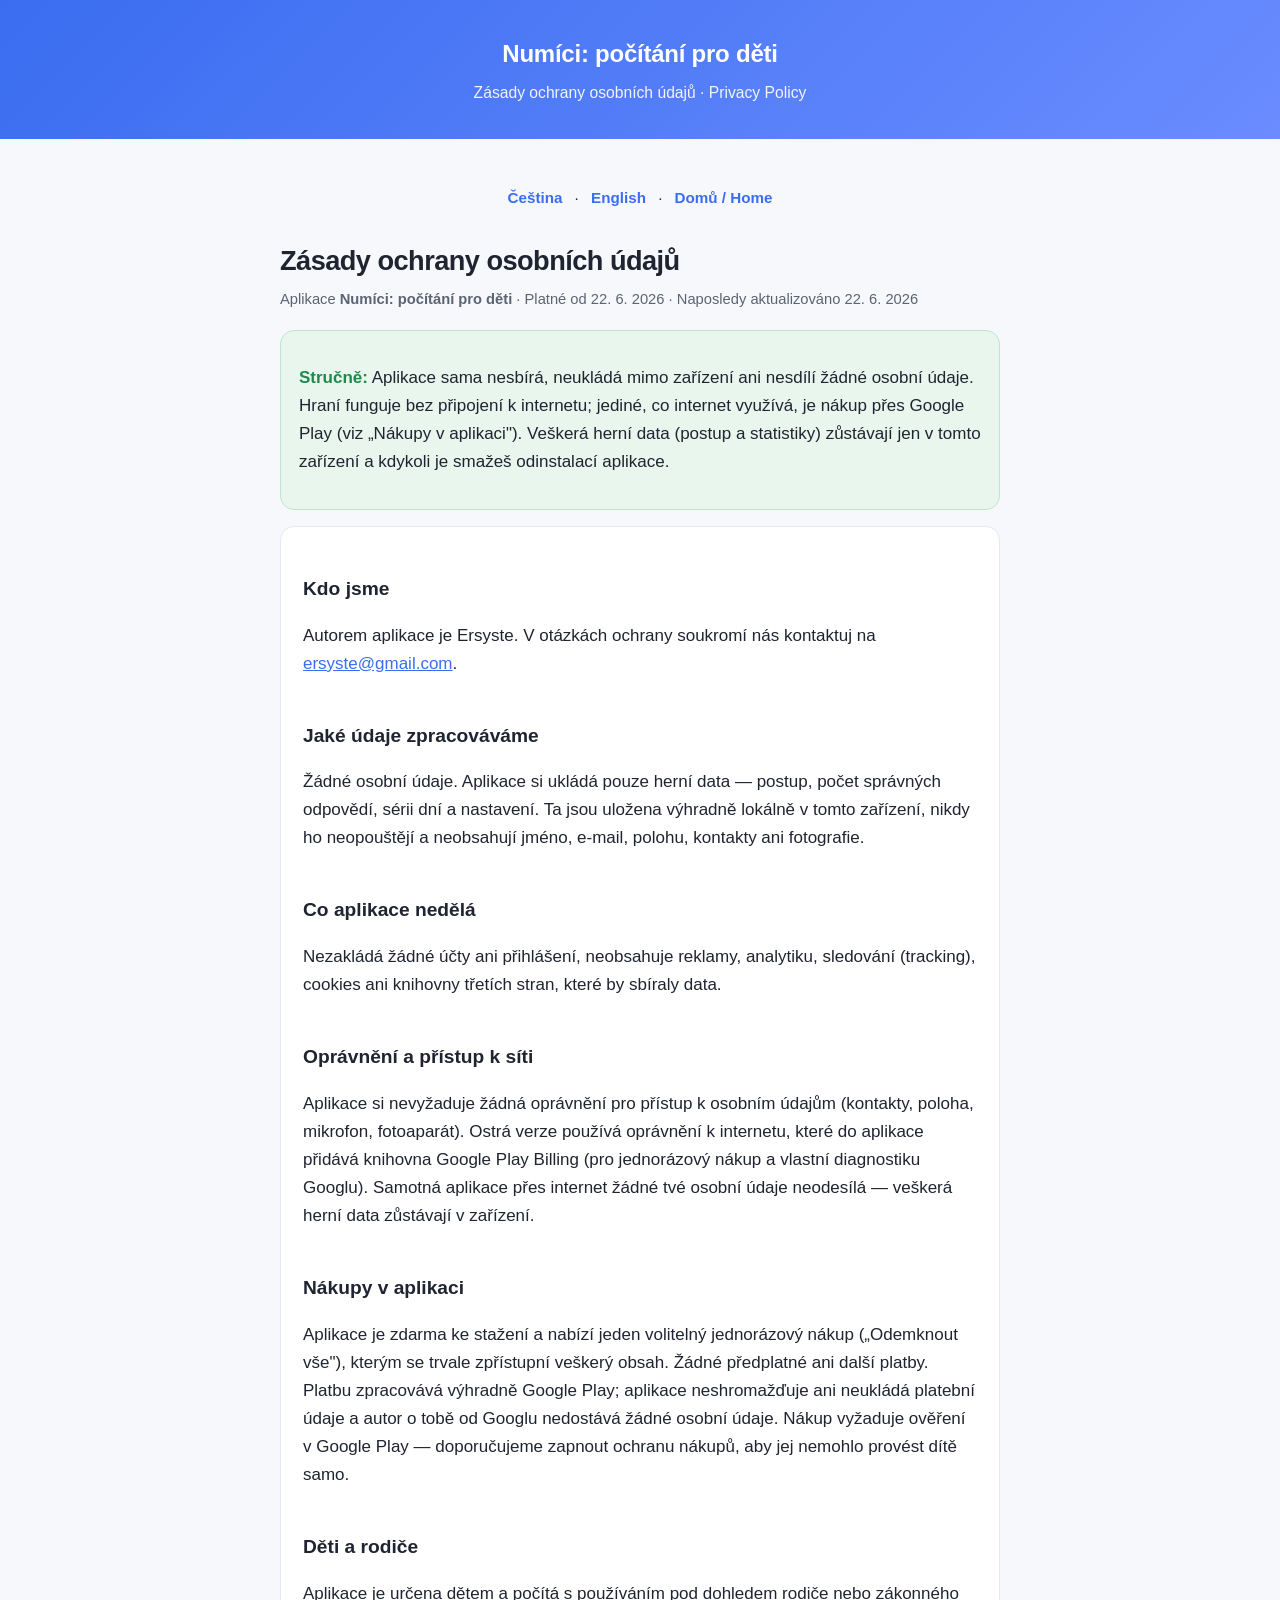
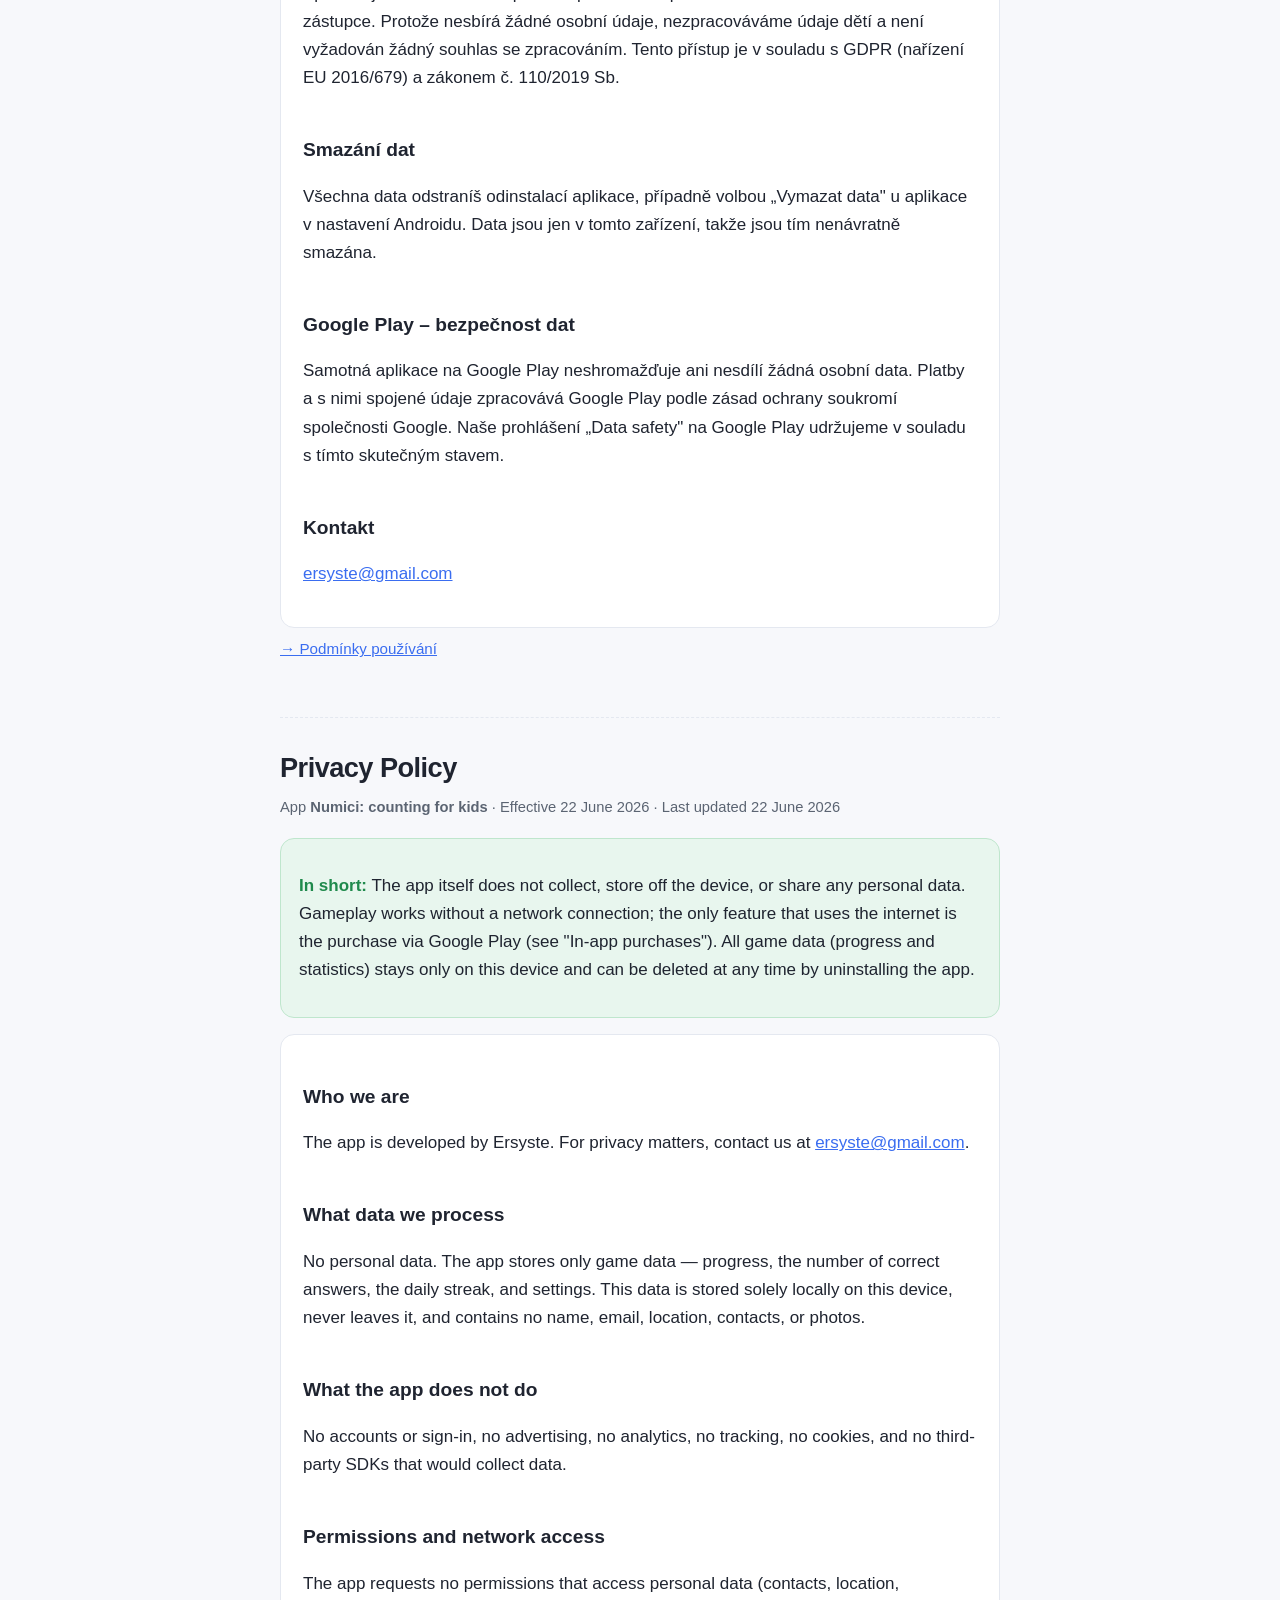
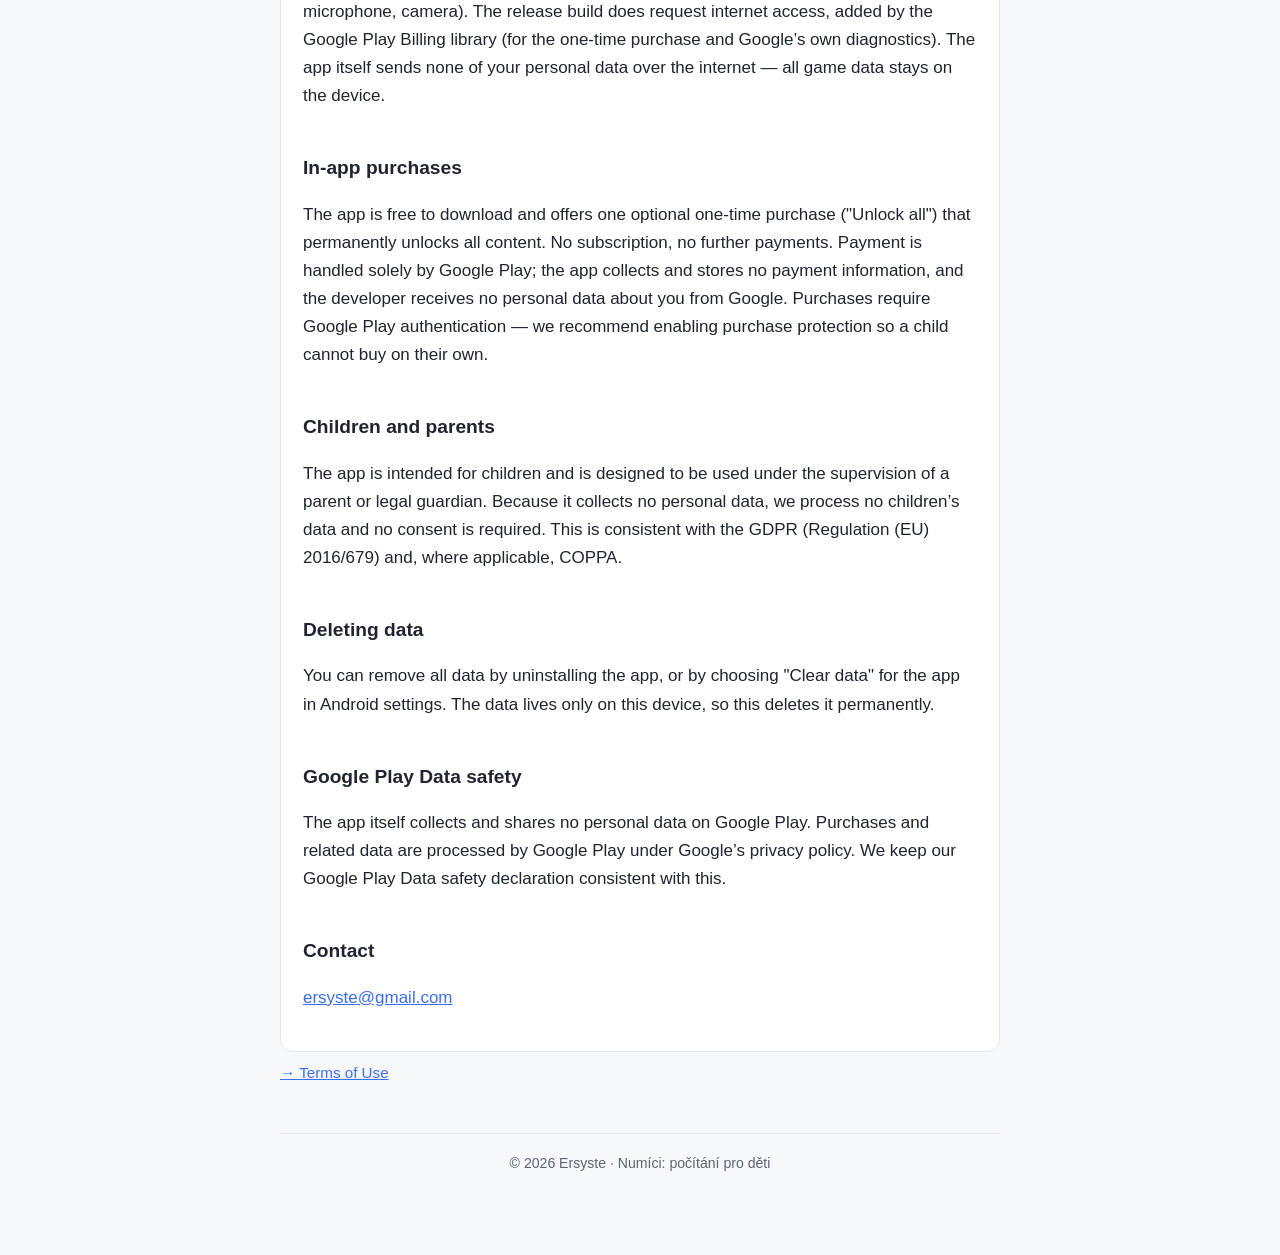
==== commit 51434e72: "Disclose in-app purchase & internet use; drop false offline/free claims" ====
--- a/privacy/index.html
+++ b/privacy/index.html
@@ -19,9 +19,9 @@
     </nav>
     <section id="cs">
       <h1>Zásady ochrany osobních údajů</h1>
-      <p class="meta">Aplikace <strong>Numíci: počítání pro děti</strong> · Platné od 13. 6. 2026 · Naposledy aktualizováno 13. 6. 2026</p>
+      <p class="meta">Aplikace <strong>Numíci: počítání pro děti</strong> · Platné od 22. 6. 2026 · Naposledy aktualizováno 22. 6. 2026</p>
       <div class="summary">
-        <p><strong>Stručně:</strong> Aplikace nesbírá, neukládá mimo zařízení ani nesdílí žádné osobní údaje. Funguje plně offline. Veškerá data (herní pokrok a statistiky) zůstávají jen v tomto zařízení a kdykoli je smažeš odinstalací aplikace.</p>
+        <p><strong>Stručně:</strong> Aplikace sama nesbírá, neukládá mimo zařízení ani nesdílí žádné osobní údaje. Hraní funguje bez připojení k internetu; jediné, co internet využívá, je nákup přes Google Play (viz „Nákupy v aplikaci"). Veškerá herní data (postup a statistiky) zůstávají jen v tomto zařízení a kdykoli je smažeš odinstalací aplikace.</p>
       </div>
       <div class="card">
         <h2>Kdo jsme</h2>
@@ -29,15 +29,17 @@
         <h2>Jaké údaje zpracováváme</h2>
         <p>Žádné osobní údaje. Aplikace si ukládá pouze herní data — postup, počet správných odpovědí, sérii dní a nastavení. Ta jsou uložena výhradně lokálně v tomto zařízení, nikdy ho neopouštějí a neobsahují jméno, e-mail, polohu, kontakty ani fotografie.</p>
         <h2>Co aplikace nedělá</h2>
-        <p>Nezakládá žádné účty ani přihlášení, neobsahuje reklamy, analytiku, sledování (tracking), cookies, nákupy v aplikaci ani knihovny třetích stran, které by sbíraly data.</p>
+        <p>Nezakládá žádné účty ani přihlášení, neobsahuje reklamy, analytiku, sledování (tracking), cookies ani knihovny třetích stran, které by sbíraly data.</p>
         <h2>Oprávnění a přístup k síti</h2>
-        <p>Aplikace si nevyžaduje žádná oprávnění pro přístup k osobním údajům (kontakty, poloha, mikrofon, fotoaparát). Ostrá verze aplikace nemá ani oprávnění k internetu — technicky tedy nemá jak jakákoli data odeslat.</p>
+        <p>Aplikace si nevyžaduje žádná oprávnění pro přístup k osobním údajům (kontakty, poloha, mikrofon, fotoaparát). Ostrá verze používá oprávnění k internetu, které do aplikace přidává knihovna Google Play Billing (pro jednorázový nákup a vlastní diagnostiku Googlu). Samotná aplikace přes internet žádné tvé osobní údaje neodesílá — veškerá herní data zůstávají v zařízení.</p>
+        <h2>Nákupy v aplikaci</h2>
+        <p>Aplikace je zdarma ke stažení a nabízí jeden volitelný jednorázový nákup („Odemknout vše"), kterým se trvale zpřístupní veškerý obsah. Žádné předplatné ani další platby. Platbu zpracovává výhradně Google Play; aplikace neshromažďuje ani neukládá platební údaje a autor o tobě od Googlu nedostává žádné osobní údaje. Nákup vyžaduje ověření v Google Play — doporučujeme zapnout ochranu nákupů, aby jej nemohlo provést dítě samo.</p>
         <h2>Děti a rodiče</h2>
         <p>Aplikace je určena dětem a počítá s používáním pod dohledem rodiče nebo zákonného zástupce. Protože nesbírá žádné osobní údaje, nezpracováváme údaje dětí a není vyžadován žádný souhlas se zpracováním. Tento přístup je v souladu s GDPR (nařízení EU 2016/679) a zákonem č. 110/2019 Sb.</p>
         <h2>Smazání dat</h2>
         <p>Všechna data odstraníš odinstalací aplikace, případně volbou „Vymazat data" u aplikace v nastavení Androidu. Data jsou jen v tomto zařízení, takže jsou tím nenávratně smazána.</p>
         <h2>Google Play – bezpečnost dat</h2>
-        <p>V souladu s těmito zásadami zní naše prohlášení „Data safety" na Google Play: žádná data se nesbírají, žádná data se nesdílejí.</p>
+        <p>Samotná aplikace na Google Play neshromažďuje ani nesdílí žádná osobní data. Platby a s nimi spojené údaje zpracovává Google Play podle zásad ochrany soukromí společnosti Google. Naše prohlášení „Data safety" na Google Play udržujeme v souladu s tímto skutečným stavem.</p>
         <h2>Kontakt</h2>
         <p><a href="mailto:ersyste@gmail.com">ersyste@gmail.com</a></p>
       </div>
@@ -46,9 +48,9 @@
     <hr class="lang-sep" />
     <section id="en">
       <h1>Privacy Policy</h1>
-      <p class="meta">App <strong>Numici: counting for kids</strong> · Effective 13 June 2026 · Last updated 13 June 2026</p>
+      <p class="meta">App <strong>Numici: counting for kids</strong> · Effective 22 June 2026 · Last updated 22 June 2026</p>
       <div class="summary">
-        <p><strong>In short:</strong> The app does not collect, store off the device, or share any personal data. It works fully offline. All data (game progress and statistics) stays only on this device and can be deleted at any time by uninstalling the app.</p>
+        <p><strong>In short:</strong> The app itself does not collect, store off the device, or share any personal data. Gameplay works without a network connection; the only feature that uses the internet is the purchase via Google Play (see "In-app purchases"). All game data (progress and statistics) stays only on this device and can be deleted at any time by uninstalling the app.</p>
       </div>
       <div class="card">
         <h2>Who we are</h2>
@@ -56,15 +58,17 @@
         <h2>What data we process</h2>
         <p>No personal data. The app stores only game data — progress, the number of correct answers, the daily streak, and settings. This data is stored solely locally on this device, never leaves it, and contains no name, email, location, contacts, or photos.</p>
         <h2>What the app does not do</h2>
-        <p>No accounts or sign-in, no advertising, no analytics, no tracking, no cookies, no in-app purchases, and no third-party SDKs that would collect data.</p>
+        <p>No accounts or sign-in, no advertising, no analytics, no tracking, no cookies, and no third-party SDKs that would collect data.</p>
         <h2>Permissions and network access</h2>
-        <p>The app requests no permissions that access personal data (contacts, location, microphone, camera). The release build does not even request internet access — technically it has no way to send any data.</p>
+        <p>The app requests no permissions that access personal data (contacts, location, microphone, camera). The release build does request internet access, added by the Google Play Billing library (for the one-time purchase and Google’s own diagnostics). The app itself sends none of your personal data over the internet — all game data stays on the device.</p>
+        <h2>In-app purchases</h2>
+        <p>The app is free to download and offers one optional one-time purchase ("Unlock all") that permanently unlocks all content. No subscription, no further payments. Payment is handled solely by Google Play; the app collects and stores no payment information, and the developer receives no personal data about you from Google. Purchases require Google Play authentication — we recommend enabling purchase protection so a child cannot buy on their own.</p>
         <h2>Children and parents</h2>
         <p>The app is intended for children and is designed to be used under the supervision of a parent or legal guardian. Because it collects no personal data, we process no children’s data and no consent is required. This is consistent with the GDPR (Regulation (EU) 2016/679) and, where applicable, COPPA.</p>
         <h2>Deleting data</h2>
         <p>You can remove all data by uninstalling the app, or by choosing "Clear data" for the app in Android settings. The data lives only on this device, so this deletes it permanently.</p>
         <h2>Google Play Data safety</h2>
-        <p>Consistent with this policy, our Google Play Data safety declaration is: no data collected, no data shared.</p>
+        <p>The app itself collects and shares no personal data on Google Play. Purchases and related data are processed by Google Play under Google’s privacy policy. We keep our Google Play Data safety declaration consistent with this.</p>
         <h2>Contact</h2>
         <p><a href="mailto:ersyste@gmail.com">ersyste@gmail.com</a></p>
       </div>
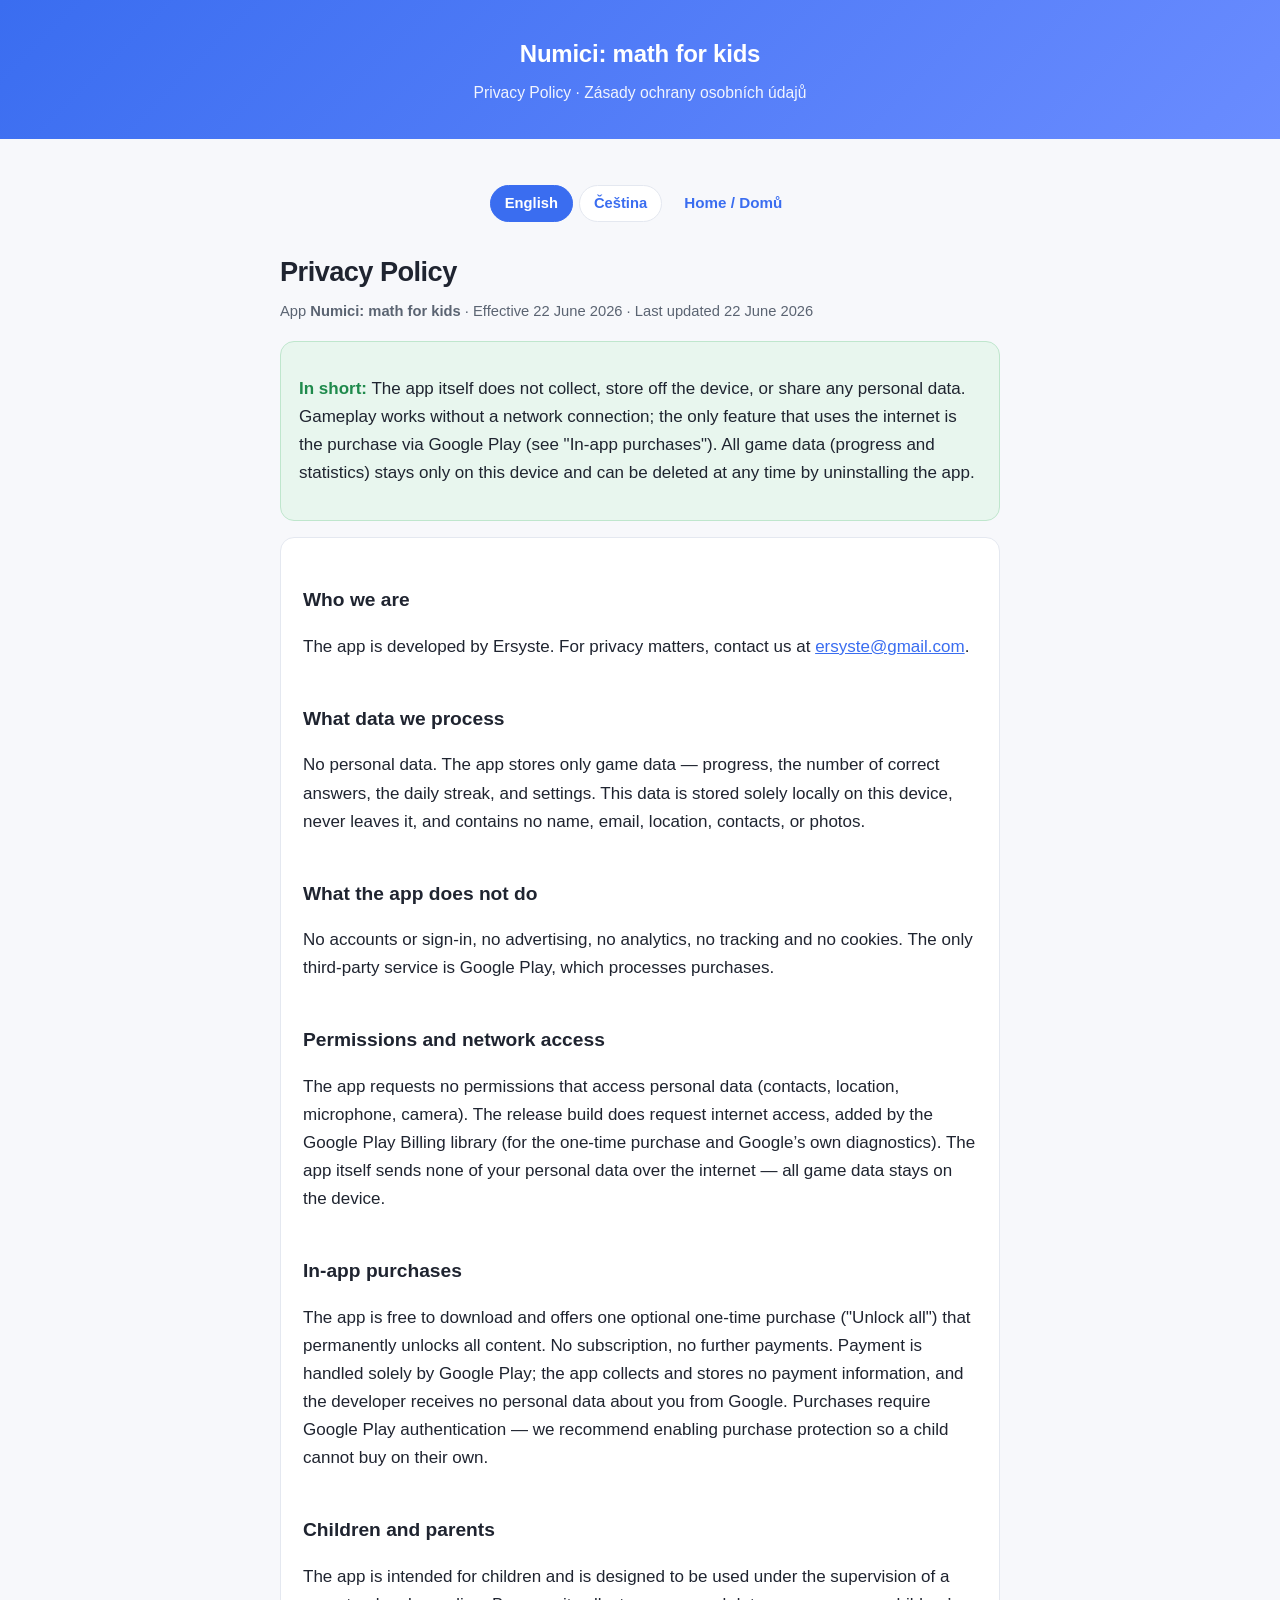
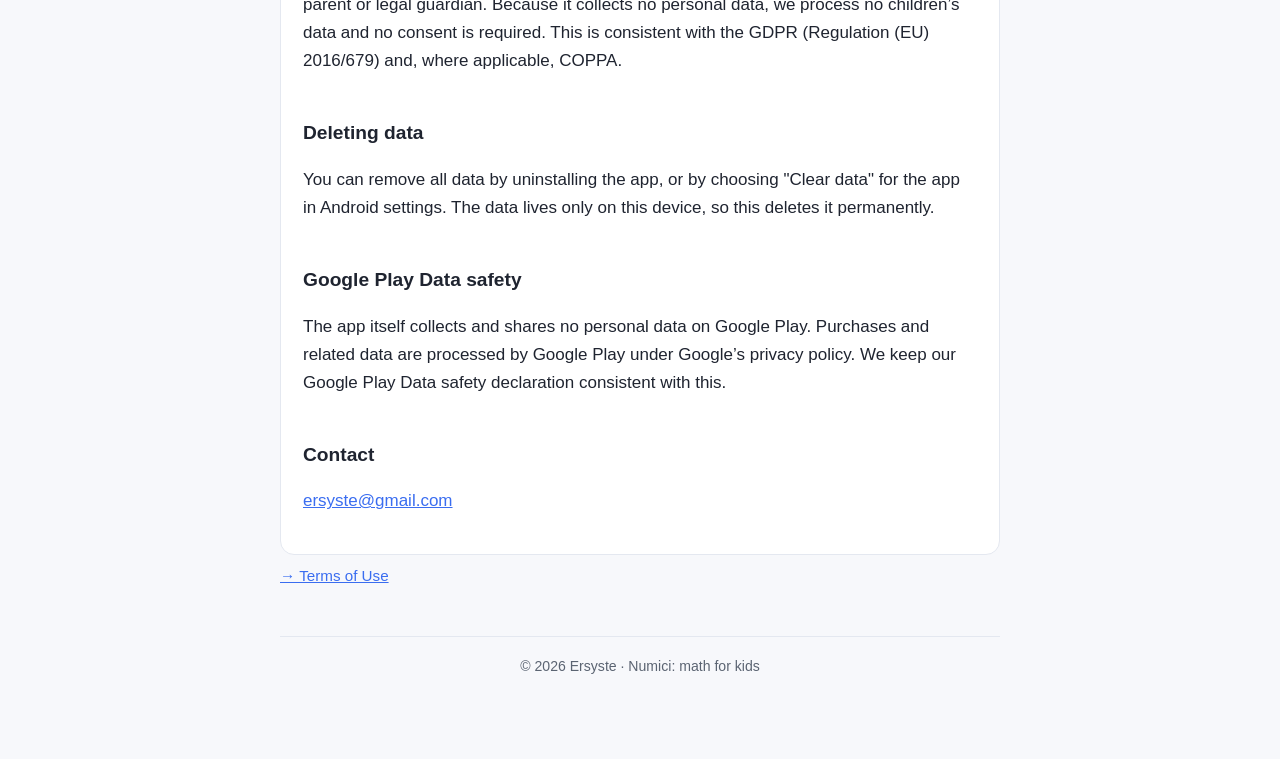
==== commit 6efed9c8: "Lead with English, add a language switch, adopt the new app name The app goes out worldwide with Eng" ====
--- a/privacy/index.html
+++ b/privacy/index.html
@@ -1,23 +1,56 @@
 <!DOCTYPE html>
 <!-- GENEROVÁNO tool/gen_legal_site.dart z lib/src/features/about/legal_texts.dart — NEUPRAVUJ ručně. -->
-<html lang="cs">
+<html lang="en">
 <head>
   <meta charset="utf-8" />
   <meta name="viewport" content="width=device-width, initial-scale=1" />
   <meta name="robots" content="index, follow" />
-  <title>Zásady ochrany osobních údajů — Numíci: počítání pro děti</title>
+  <title>Privacy Policy — Numici: math for kids</title>
   <link rel="stylesheet" href="../styles.css" />
 </head>
 <body>
   <header class="site">
-    <p class="app">Numíci: počítání pro děti</p>
-    <p class="tag">Zásady ochrany osobních údajů · Privacy Policy</p>
+    <p class="app">Numici: math for kids</p>
+    <p class="tag">Privacy Policy · Zásady ochrany osobních údajů</p>
   </header>
   <main class="wrap">
     <nav class="lang">
-      <a href="#cs">Čeština</a> · <a href="#en">English</a> · <a href="../">Domů / Home</a>
+      <span class="langswitch" data-langswitch hidden>
+        <button type="button" data-lang="en" aria-pressed="true">English</button>
+        <button type="button" data-lang="cs" aria-pressed="false">Čeština</button>
+      </span>
+      <a href="../">Home / Domů</a>
     </nav>
-    <section id="cs">
+    <section id="en" lang="en" data-lang-doc="en">
+      <h1>Privacy Policy</h1>
+      <p class="meta">App <strong>Numici: math for kids</strong> · Effective 22 June 2026 · Last updated 22 June 2026</p>
+      <div class="summary">
+        <p><strong>In short:</strong> The app itself does not collect, store off the device, or share any personal data. Gameplay works without a network connection; the only feature that uses the internet is the purchase via Google Play (see "In-app purchases"). All game data (progress and statistics) stays only on this device and can be deleted at any time by uninstalling the app.</p>
+      </div>
+      <div class="card">
+        <h2>Who we are</h2>
+        <p>The app is developed by Ersyste. For privacy matters, contact us at <a href="mailto:ersyste@gmail.com">ersyste@gmail.com</a>.</p>
+        <h2>What data we process</h2>
+        <p>No personal data. The app stores only game data — progress, the number of correct answers, the daily streak, and settings. This data is stored solely locally on this device, never leaves it, and contains no name, email, location, contacts, or photos.</p>
+        <h2>What the app does not do</h2>
+        <p>No accounts or sign-in, no advertising, no analytics, no tracking and no cookies. The only third-party service is Google Play, which processes purchases.</p>
+        <h2>Permissions and network access</h2>
+        <p>The app requests no permissions that access personal data (contacts, location, microphone, camera). The release build does request internet access, added by the Google Play Billing library (for the one-time purchase and Google’s own diagnostics). The app itself sends none of your personal data over the internet — all game data stays on the device.</p>
+        <h2>In-app purchases</h2>
+        <p>The app is free to download and offers one optional one-time purchase ("Unlock all") that permanently unlocks all content. No subscription, no further payments. Payment is handled solely by Google Play; the app collects and stores no payment information, and the developer receives no personal data about you from Google. Purchases require Google Play authentication — we recommend enabling purchase protection so a child cannot buy on their own.</p>
+        <h2>Children and parents</h2>
+        <p>The app is intended for children and is designed to be used under the supervision of a parent or legal guardian. Because it collects no personal data, we process no children’s data and no consent is required. This is consistent with the GDPR (Regulation (EU) 2016/679) and, where applicable, COPPA.</p>
+        <h2>Deleting data</h2>
+        <p>You can remove all data by uninstalling the app, or by choosing "Clear data" for the app in Android settings. The data lives only on this device, so this deletes it permanently.</p>
+        <h2>Google Play Data safety</h2>
+        <p>The app itself collects and shares no personal data on Google Play. Purchases and related data are processed by Google Play under Google’s privacy policy. We keep our Google Play Data safety declaration consistent with this.</p>
+        <h2>Contact</h2>
+        <p><a href="mailto:ersyste@gmail.com">ersyste@gmail.com</a></p>
+      </div>
+      <p class="backlinks"><a href="../terms/">→ Terms of Use</a></p>
+    </section>
+    <hr class="lang-sep" data-lang-sep />
+    <section id="cs" lang="cs" data-lang-doc="cs">
       <h1>Zásady ochrany osobních údajů</h1>
       <p class="meta">Aplikace <strong>Numíci: počítání pro děti</strong> · Platné od 22. 6. 2026 · Naposledy aktualizováno 22. 6. 2026</p>
       <div class="summary">
@@ -29,7 +62,7 @@
         <h2>Jaké údaje zpracováváme</h2>
         <p>Žádné osobní údaje. Aplikace si ukládá pouze herní data — postup, počet správných odpovědí, sérii dní a nastavení. Ta jsou uložena výhradně lokálně v tomto zařízení, nikdy ho neopouštějí a neobsahují jméno, e-mail, polohu, kontakty ani fotografie.</p>
         <h2>Co aplikace nedělá</h2>
-        <p>Nezakládá žádné účty ani přihlášení, neobsahuje reklamy, analytiku, sledování (tracking), cookies ani knihovny třetích stran, které by sbíraly data.</p>
+        <p>Nezakládá žádné účty ani přihlášení, neobsahuje reklamy, analytiku, sledování (tracking) ani cookies. Jedinou službou třetí strany je Google Play pro zpracování nákupů.</p>
         <h2>Oprávnění a přístup k síti</h2>
         <p>Aplikace si nevyžaduje žádná oprávnění pro přístup k osobním údajům (kontakty, poloha, mikrofon, fotoaparát). Ostrá verze používá oprávnění k internetu, které do aplikace přidává knihovna Google Play Billing (pro jednorázový nákup a vlastní diagnostiku Googlu). Samotná aplikace přes internet žádné tvé osobní údaje neodesílá — veškerá herní data zůstávají v zařízení.</p>
         <h2>Nákupy v aplikaci</h2>
@@ -45,36 +78,8 @@
       </div>
       <p class="backlinks"><a href="../terms/">→ Podmínky používání</a></p>
     </section>
-    <hr class="lang-sep" />
-    <section id="en">
-      <h1>Privacy Policy</h1>
-      <p class="meta">App <strong>Numici: counting for kids</strong> · Effective 22 June 2026 · Last updated 22 June 2026</p>
-      <div class="summary">
-        <p><strong>In short:</strong> The app itself does not collect, store off the device, or share any personal data. Gameplay works without a network connection; the only feature that uses the internet is the purchase via Google Play (see "In-app purchases"). All game data (progress and statistics) stays only on this device and can be deleted at any time by uninstalling the app.</p>
-      </div>
-      <div class="card">
-        <h2>Who we are</h2>
-        <p>The app is developed by Ersyste. For privacy matters, contact us at <a href="mailto:ersyste@gmail.com">ersyste@gmail.com</a>.</p>
-        <h2>What data we process</h2>
-        <p>No personal data. The app stores only game data — progress, the number of correct answers, the daily streak, and settings. This data is stored solely locally on this device, never leaves it, and contains no name, email, location, contacts, or photos.</p>
-        <h2>What the app does not do</h2>
-        <p>No accounts or sign-in, no advertising, no analytics, no tracking, no cookies, and no third-party SDKs that would collect data.</p>
-        <h2>Permissions and network access</h2>
-        <p>The app requests no permissions that access personal data (contacts, location, microphone, camera). The release build does request internet access, added by the Google Play Billing library (for the one-time purchase and Google’s own diagnostics). The app itself sends none of your personal data over the internet — all game data stays on the device.</p>
-        <h2>In-app purchases</h2>
-        <p>The app is free to download and offers one optional one-time purchase ("Unlock all") that permanently unlocks all content. No subscription, no further payments. Payment is handled solely by Google Play; the app collects and stores no payment information, and the developer receives no personal data about you from Google. Purchases require Google Play authentication — we recommend enabling purchase protection so a child cannot buy on their own.</p>
-        <h2>Children and parents</h2>
-        <p>The app is intended for children and is designed to be used under the supervision of a parent or legal guardian. Because it collects no personal data, we process no children’s data and no consent is required. This is consistent with the GDPR (Regulation (EU) 2016/679) and, where applicable, COPPA.</p>
-        <h2>Deleting data</h2>
-        <p>You can remove all data by uninstalling the app, or by choosing "Clear data" for the app in Android settings. The data lives only on this device, so this deletes it permanently.</p>
-        <h2>Google Play Data safety</h2>
-        <p>The app itself collects and shares no personal data on Google Play. Purchases and related data are processed by Google Play under Google’s privacy policy. We keep our Google Play Data safety declaration consistent with this.</p>
-        <h2>Contact</h2>
-        <p><a href="mailto:ersyste@gmail.com">ersyste@gmail.com</a></p>
-      </div>
-      <p class="backlinks"><a href="../terms/">→ Terms of Use</a></p>
-    </section>
-    <footer>© 2026 Ersyste · Numíci: počítání pro děti</footer>
+    <footer>© 2026 Ersyste · Numici: math for kids</footer>
   </main>
+  <script src="../lang.js"></script>
 </body>
 </html>
--- a/styles.css
+++ b/styles.css
@@ -65,6 +65,37 @@
 }
 
 nav.lang a:hover { text-decoration: underline; }
+
+/* Přepínač jazyka. Bez JS zůstává `hidden` a obě jazykové verze se ukážou
+   pod sebou — proto musí `[hidden]` přebít `display` níž. */
+[hidden] { display: none !important; }
+
+.langswitch {
+  display: inline-flex;
+  gap: 6px;
+  margin-right: 10px;
+  vertical-align: middle;
+}
+
+.langswitch button {
+  font: inherit;
+  font-size: 0.92rem;
+  font-weight: 600;
+  color: var(--accent);
+  background: var(--card);
+  border: 1px solid var(--border);
+  border-radius: 999px;
+  padding: 5px 14px;
+  cursor: pointer;
+}
+
+.langswitch button:hover { border-color: var(--accent); }
+
+.langswitch button[aria-pressed="true"] {
+  background: var(--accent);
+  border-color: var(--accent);
+  color: #fff;
+}
 
 h1 {
   font-size: 1.7rem;
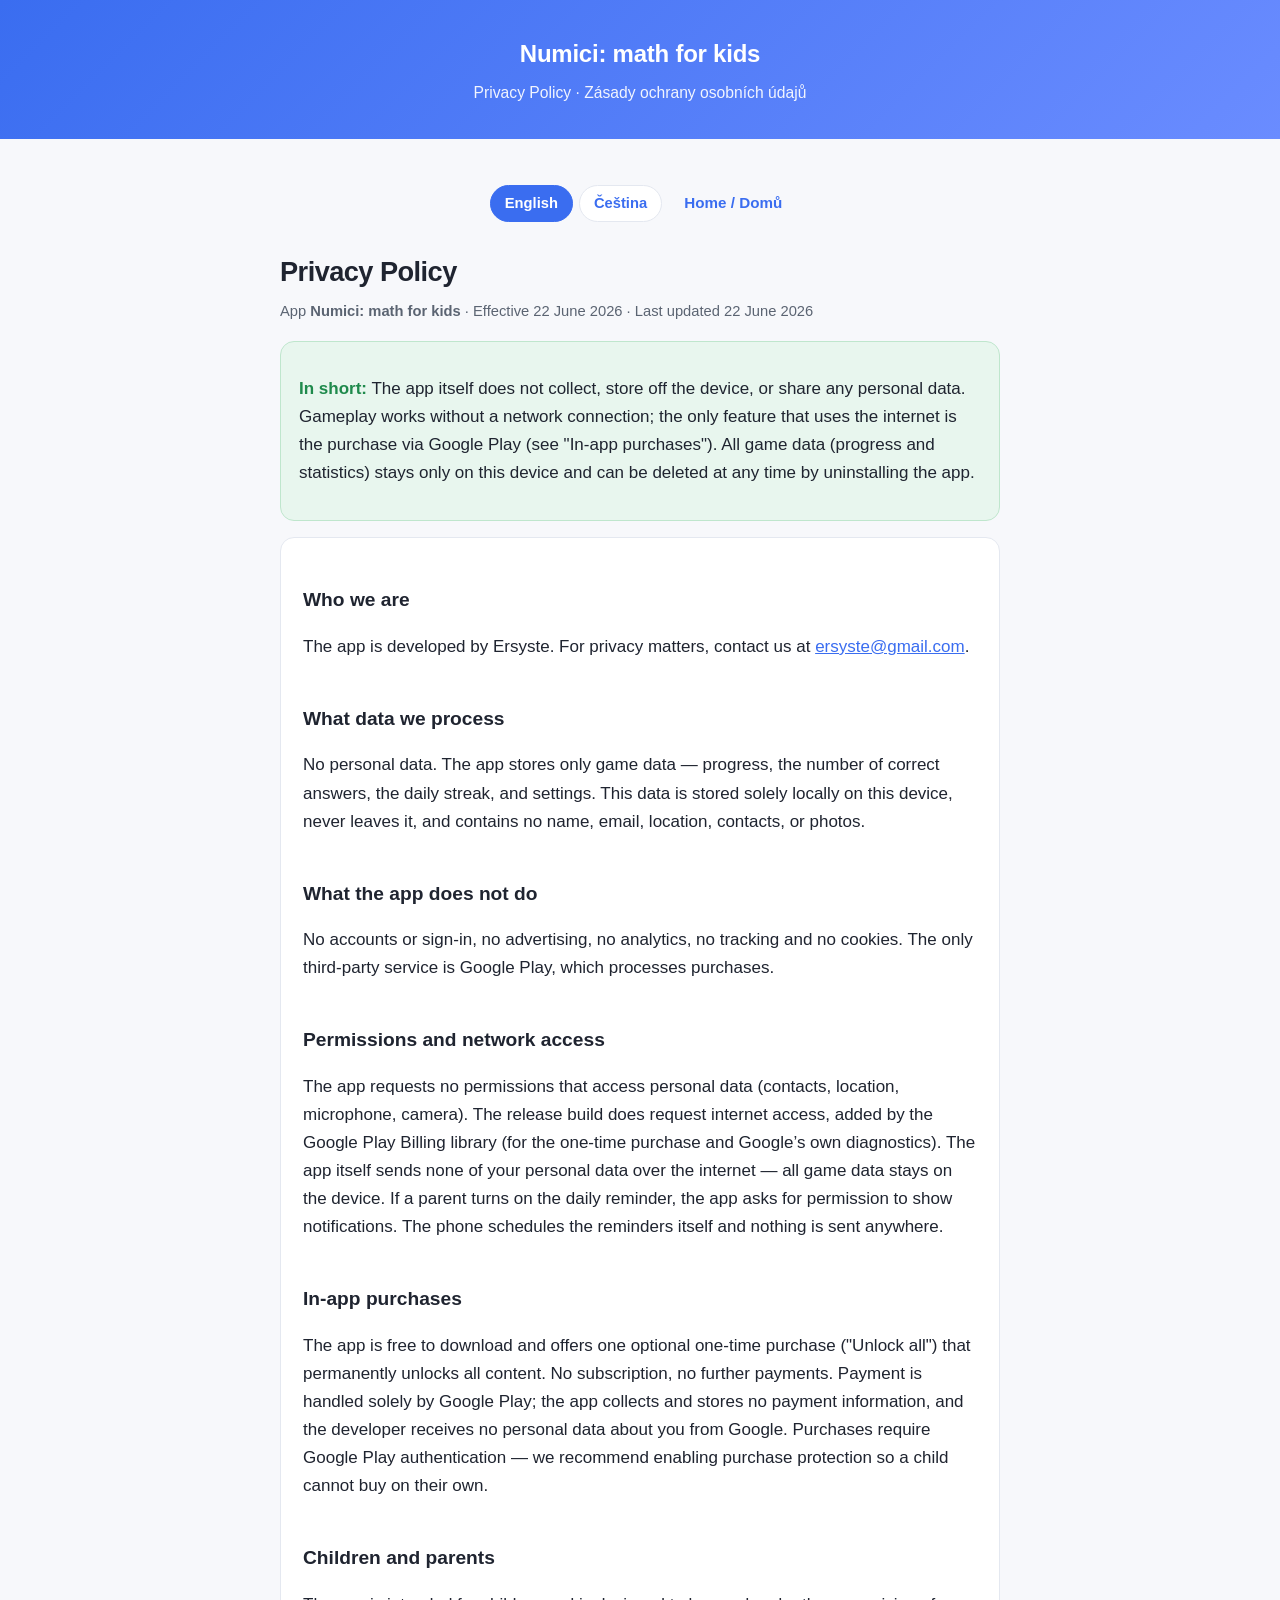
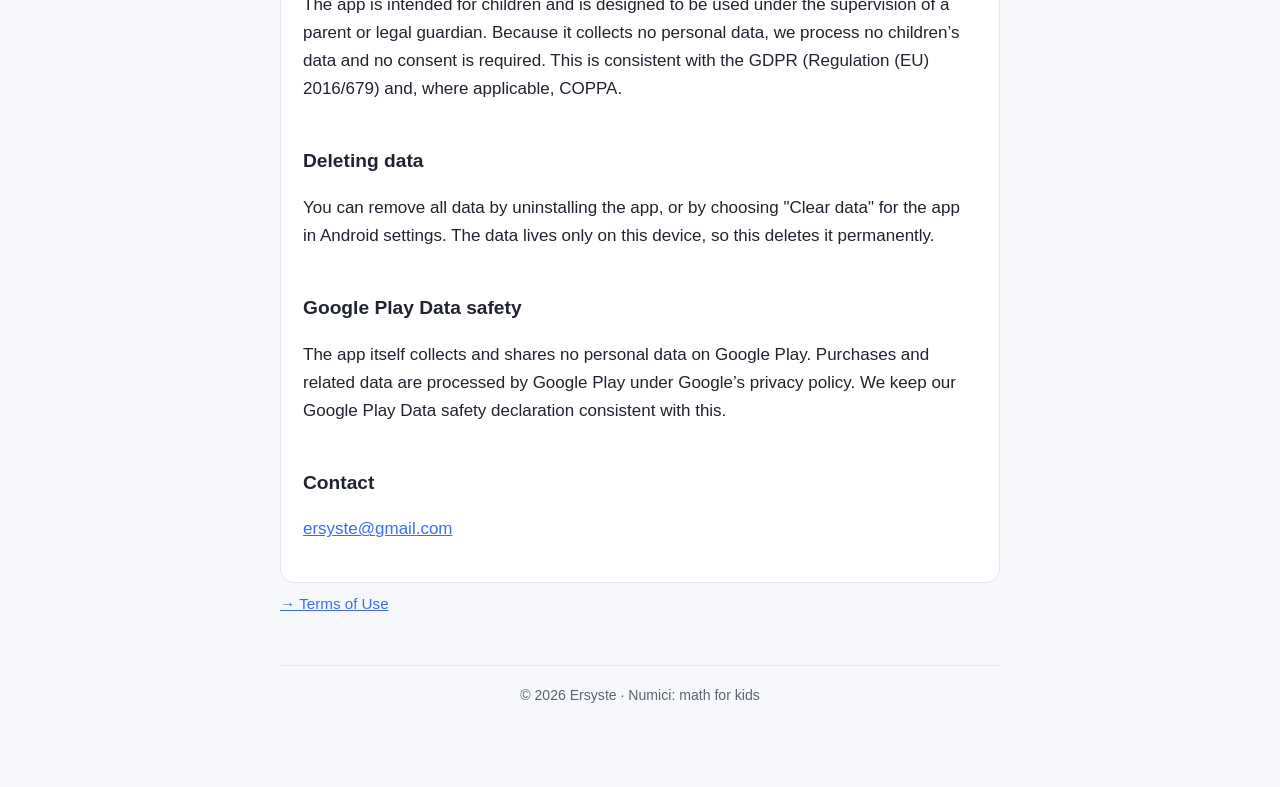
==== commit 78b7ad8a: "Disclose the notification permission for the daily reminder; address parents formally in Czech" ====
--- a/privacy/index.html
+++ b/privacy/index.html
@@ -35,7 +35,7 @@
         <h2>What the app does not do</h2>
         <p>No accounts or sign-in, no advertising, no analytics, no tracking and no cookies. The only third-party service is Google Play, which processes purchases.</p>
         <h2>Permissions and network access</h2>
-        <p>The app requests no permissions that access personal data (contacts, location, microphone, camera). The release build does request internet access, added by the Google Play Billing library (for the one-time purchase and Google’s own diagnostics). The app itself sends none of your personal data over the internet — all game data stays on the device.</p>
+        <p>The app requests no permissions that access personal data (contacts, location, microphone, camera). The release build does request internet access, added by the Google Play Billing library (for the one-time purchase and Google’s own diagnostics). The app itself sends none of your personal data over the internet — all game data stays on the device. If a parent turns on the daily reminder, the app asks for permission to show notifications. The phone schedules the reminders itself and nothing is sent anywhere.</p>
         <h2>In-app purchases</h2>
         <p>The app is free to download and offers one optional one-time purchase ("Unlock all") that permanently unlocks all content. No subscription, no further payments. Payment is handled solely by Google Play; the app collects and stores no payment information, and the developer receives no personal data about you from Google. Purchases require Google Play authentication — we recommend enabling purchase protection so a child cannot buy on their own.</p>
         <h2>Children and parents</h2>
@@ -54,23 +54,23 @@
       <h1>Zásady ochrany osobních údajů</h1>
       <p class="meta">Aplikace <strong>Numíci: počítání pro děti</strong> · Platné od 22. 6. 2026 · Naposledy aktualizováno 22. 6. 2026</p>
       <div class="summary">
-        <p><strong>Stručně:</strong> Aplikace sama nesbírá, neukládá mimo zařízení ani nesdílí žádné osobní údaje. Hraní funguje bez připojení k internetu; jediné, co internet využívá, je nákup přes Google Play (viz „Nákupy v aplikaci"). Veškerá herní data (postup a statistiky) zůstávají jen v tomto zařízení a kdykoli je smažeš odinstalací aplikace.</p>
+        <p><strong>Stručně:</strong> Aplikace sama nesbírá, neukládá mimo zařízení ani nesdílí žádné osobní údaje. Hraní funguje bez připojení k internetu; jediné, co internet využívá, je nákup přes Google Play (viz „Nákupy v aplikaci"). Veškerá herní data (postup a statistiky) zůstávají jen v tomto zařízení a kdykoli je smažete odinstalací aplikace.</p>
       </div>
       <div class="card">
         <h2>Kdo jsme</h2>
-        <p>Autorem aplikace je Ersyste. V otázkách ochrany soukromí nás kontaktuj na <a href="mailto:ersyste@gmail.com">ersyste@gmail.com</a>.</p>
+        <p>Autorem aplikace je Ersyste. V otázkách ochrany soukromí nás kontaktujte na <a href="mailto:ersyste@gmail.com">ersyste@gmail.com</a>.</p>
         <h2>Jaké údaje zpracováváme</h2>
         <p>Žádné osobní údaje. Aplikace si ukládá pouze herní data — postup, počet správných odpovědí, sérii dní a nastavení. Ta jsou uložena výhradně lokálně v tomto zařízení, nikdy ho neopouštějí a neobsahují jméno, e-mail, polohu, kontakty ani fotografie.</p>
         <h2>Co aplikace nedělá</h2>
         <p>Nezakládá žádné účty ani přihlášení, neobsahuje reklamy, analytiku, sledování (tracking) ani cookies. Jedinou službou třetí strany je Google Play pro zpracování nákupů.</p>
         <h2>Oprávnění a přístup k síti</h2>
-        <p>Aplikace si nevyžaduje žádná oprávnění pro přístup k osobním údajům (kontakty, poloha, mikrofon, fotoaparát). Ostrá verze používá oprávnění k internetu, které do aplikace přidává knihovna Google Play Billing (pro jednorázový nákup a vlastní diagnostiku Googlu). Samotná aplikace přes internet žádné tvé osobní údaje neodesílá — veškerá herní data zůstávají v zařízení.</p>
+        <p>Aplikace si nevyžaduje žádná oprávnění pro přístup k osobním údajům (kontakty, poloha, mikrofon, fotoaparát). Ostrá verze používá oprávnění k internetu, které do aplikace přidává knihovna Google Play Billing (pro jednorázový nákup a vlastní diagnostiku Googlu). Samotná aplikace přes internet žádné vaše osobní údaje neodesílá — veškerá herní data zůstávají v zařízení. Když rodič zapne denní připomenutí, aplikace požádá o oprávnění zobrazovat oznámení. Připomínky plánuje přímo telefon a nic se přitom neodesílá.</p>
         <h2>Nákupy v aplikaci</h2>
-        <p>Aplikace je zdarma ke stažení a nabízí jeden volitelný jednorázový nákup („Odemknout vše"), kterým se trvale zpřístupní veškerý obsah. Žádné předplatné ani další platby. Platbu zpracovává výhradně Google Play; aplikace neshromažďuje ani neukládá platební údaje a autor o tobě od Googlu nedostává žádné osobní údaje. Nákup vyžaduje ověření v Google Play — doporučujeme zapnout ochranu nákupů, aby jej nemohlo provést dítě samo.</p>
+        <p>Aplikace je zdarma ke stažení a nabízí jeden volitelný jednorázový nákup („Odemknout vše"), kterým se trvale zpřístupní veškerý obsah. Žádné předplatné ani další platby. Platbu zpracovává výhradně Google Play; aplikace neshromažďuje ani neukládá platební údaje a autor o vás od Googlu nedostává žádné osobní údaje. Nákup vyžaduje ověření v Google Play — doporučujeme zapnout ochranu nákupů, aby jej nemohlo provést dítě samo.</p>
         <h2>Děti a rodiče</h2>
         <p>Aplikace je určena dětem a počítá s používáním pod dohledem rodiče nebo zákonného zástupce. Protože nesbírá žádné osobní údaje, nezpracováváme údaje dětí a není vyžadován žádný souhlas se zpracováním. Tento přístup je v souladu s GDPR (nařízení EU 2016/679) a zákonem č. 110/2019 Sb.</p>
         <h2>Smazání dat</h2>
-        <p>Všechna data odstraníš odinstalací aplikace, případně volbou „Vymazat data" u aplikace v nastavení Androidu. Data jsou jen v tomto zařízení, takže jsou tím nenávratně smazána.</p>
+        <p>Všechna data odstraníte odinstalací aplikace, případně volbou „Vymazat data" u aplikace v nastavení Androidu. Data jsou jen v tomto zařízení, takže jsou tím nenávratně smazána.</p>
         <h2>Google Play – bezpečnost dat</h2>
         <p>Samotná aplikace na Google Play neshromažďuje ani nesdílí žádná osobní data. Platby a s nimi spojené údaje zpracovává Google Play podle zásad ochrany soukromí společnosti Google. Naše prohlášení „Data safety" na Google Play udržujeme v souladu s tímto skutečným stavem.</p>
         <h2>Kontakt</h2>
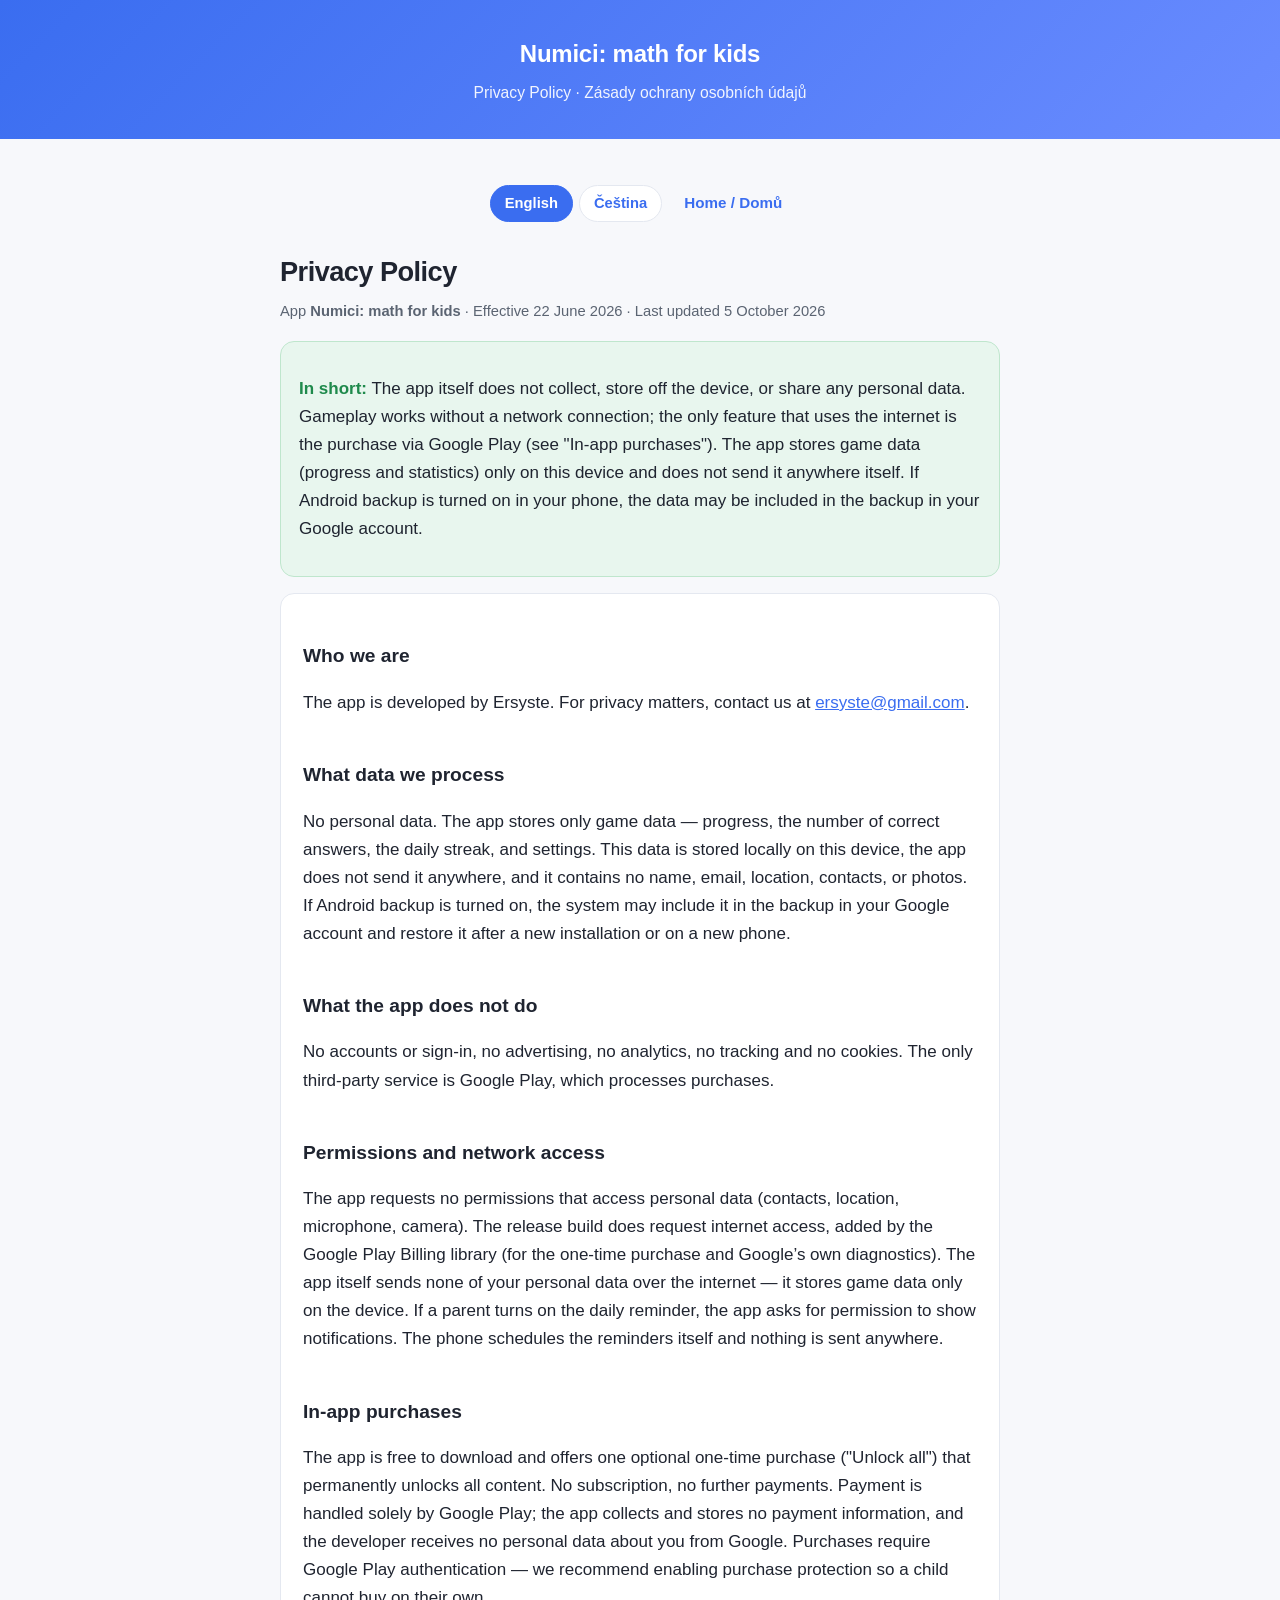
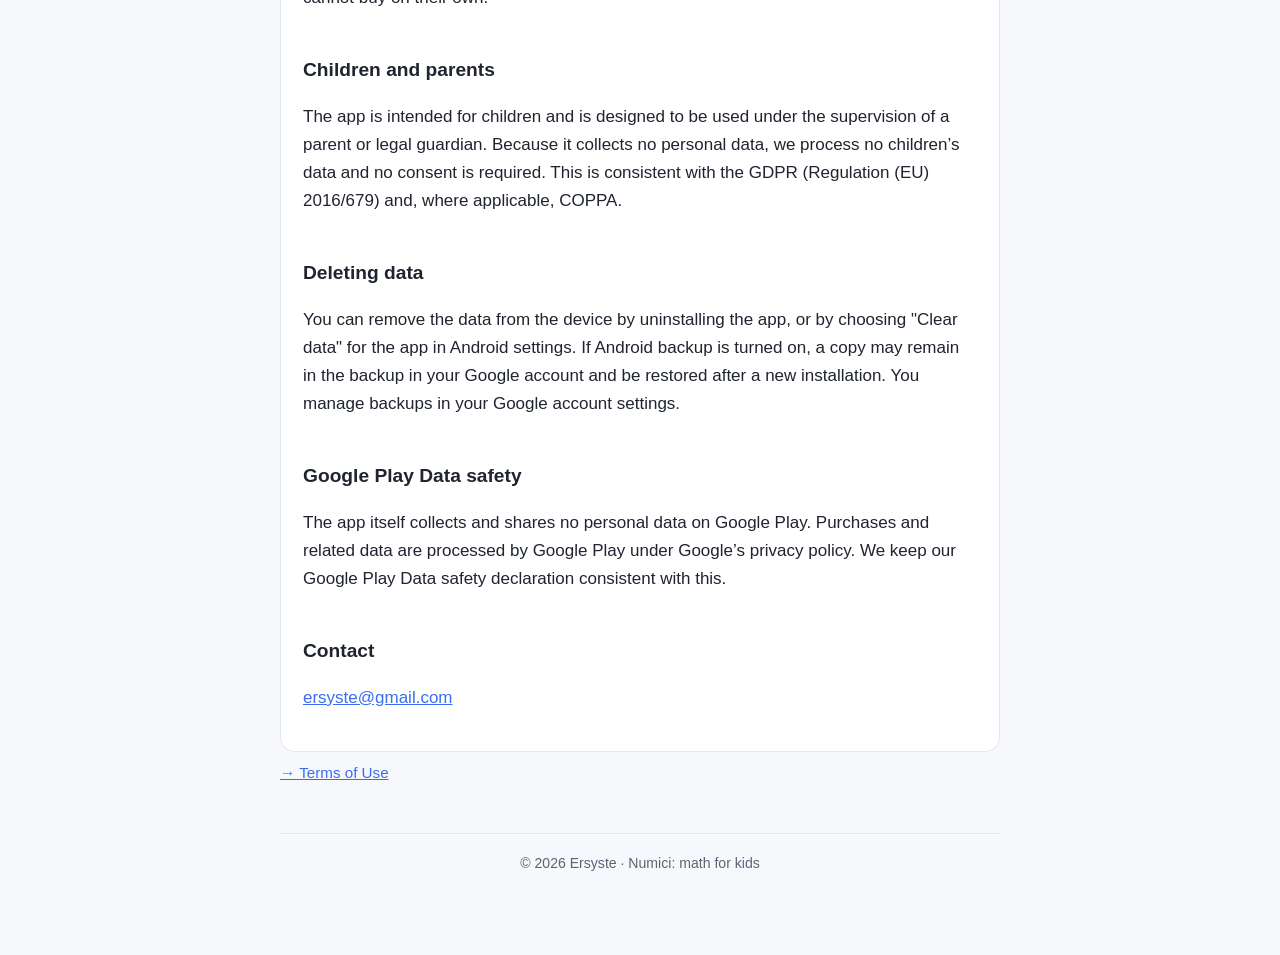
==== commit 35d1f8e2: "Acknowledge Android backup instead of promising data never leaves the device; fix Czech quotes and A" ====
--- a/privacy/index.html
+++ b/privacy/index.html
@@ -23,25 +23,25 @@
     </nav>
     <section id="en" lang="en" data-lang-doc="en">
       <h1>Privacy Policy</h1>
-      <p class="meta">App <strong>Numici: math for kids</strong> · Effective 22 June 2026 · Last updated 22 June 2026</p>
+      <p class="meta">App <strong>Numici: math for kids</strong> · Effective 22 June 2026 · Last updated 5 October 2026</p>
       <div class="summary">
-        <p><strong>In short:</strong> The app itself does not collect, store off the device, or share any personal data. Gameplay works without a network connection; the only feature that uses the internet is the purchase via Google Play (see "In-app purchases"). All game data (progress and statistics) stays only on this device and can be deleted at any time by uninstalling the app.</p>
+        <p><strong>In short:</strong> The app itself does not collect, store off the device, or share any personal data. Gameplay works without a network connection; the only feature that uses the internet is the purchase via Google Play (see "In-app purchases"). The app stores game data (progress and statistics) only on this device and does not send it anywhere itself. If Android backup is turned on in your phone, the data may be included in the backup in your Google account.</p>
       </div>
       <div class="card">
         <h2>Who we are</h2>
         <p>The app is developed by Ersyste. For privacy matters, contact us at <a href="mailto:ersyste@gmail.com">ersyste@gmail.com</a>.</p>
         <h2>What data we process</h2>
-        <p>No personal data. The app stores only game data — progress, the number of correct answers, the daily streak, and settings. This data is stored solely locally on this device, never leaves it, and contains no name, email, location, contacts, or photos.</p>
+        <p>No personal data. The app stores only game data — progress, the number of correct answers, the daily streak, and settings. This data is stored locally on this device, the app does not send it anywhere, and it contains no name, email, location, contacts, or photos. If Android backup is turned on, the system may include it in the backup in your Google account and restore it after a new installation or on a new phone.</p>
         <h2>What the app does not do</h2>
         <p>No accounts or sign-in, no advertising, no analytics, no tracking and no cookies. The only third-party service is Google Play, which processes purchases.</p>
         <h2>Permissions and network access</h2>
-        <p>The app requests no permissions that access personal data (contacts, location, microphone, camera). The release build does request internet access, added by the Google Play Billing library (for the one-time purchase and Google’s own diagnostics). The app itself sends none of your personal data over the internet — all game data stays on the device. If a parent turns on the daily reminder, the app asks for permission to show notifications. The phone schedules the reminders itself and nothing is sent anywhere.</p>
+        <p>The app requests no permissions that access personal data (contacts, location, microphone, camera). The release build does request internet access, added by the Google Play Billing library (for the one-time purchase and Google’s own diagnostics). The app itself sends none of your personal data over the internet — it stores game data only on the device. If a parent turns on the daily reminder, the app asks for permission to show notifications. The phone schedules the reminders itself and nothing is sent anywhere.</p>
         <h2>In-app purchases</h2>
         <p>The app is free to download and offers one optional one-time purchase ("Unlock all") that permanently unlocks all content. No subscription, no further payments. Payment is handled solely by Google Play; the app collects and stores no payment information, and the developer receives no personal data about you from Google. Purchases require Google Play authentication — we recommend enabling purchase protection so a child cannot buy on their own.</p>
         <h2>Children and parents</h2>
         <p>The app is intended for children and is designed to be used under the supervision of a parent or legal guardian. Because it collects no personal data, we process no children’s data and no consent is required. This is consistent with the GDPR (Regulation (EU) 2016/679) and, where applicable, COPPA.</p>
         <h2>Deleting data</h2>
-        <p>You can remove all data by uninstalling the app, or by choosing "Clear data" for the app in Android settings. The data lives only on this device, so this deletes it permanently.</p>
+        <p>You can remove the data from the device by uninstalling the app, or by choosing "Clear data" for the app in Android settings. If Android backup is turned on, a copy may remain in the backup in your Google account and be restored after a new installation. You manage backups in your Google account settings.</p>
         <h2>Google Play Data safety</h2>
         <p>The app itself collects and shares no personal data on Google Play. Purchases and related data are processed by Google Play under Google’s privacy policy. We keep our Google Play Data safety declaration consistent with this.</p>
         <h2>Contact</h2>
@@ -52,27 +52,27 @@
     <hr class="lang-sep" data-lang-sep />
     <section id="cs" lang="cs" data-lang-doc="cs">
       <h1>Zásady ochrany osobních údajů</h1>
-      <p class="meta">Aplikace <strong>Numíci: počítání pro děti</strong> · Platné od 22. 6. 2026 · Naposledy aktualizováno 22. 6. 2026</p>
+      <p class="meta">Aplikace <strong>Numíci: počítání pro děti</strong> · Platné od 22. 6. 2026 · Naposledy aktualizováno 5. 10. 2026</p>
       <div class="summary">
-        <p><strong>Stručně:</strong> Aplikace sama nesbírá, neukládá mimo zařízení ani nesdílí žádné osobní údaje. Hraní funguje bez připojení k internetu; jediné, co internet využívá, je nákup přes Google Play (viz „Nákupy v aplikaci"). Veškerá herní data (postup a statistiky) zůstávají jen v tomto zařízení a kdykoli je smažete odinstalací aplikace.</p>
+        <p><strong>Stručně:</strong> Aplikace sama nesbírá, neukládá mimo zařízení ani nesdílí žádné osobní údaje. Hraní funguje bez připojení k internetu; jediné, co internet využívá, je nákup přes Google Play (viz „Nákupy v aplikaci“). Herní data (postup a statistiky) ukládá aplikace jen do tohoto zařízení a sama je nikam neposílá. Máte-li v telefonu zapnuté zálohování Androidu, mohou být součástí zálohy na vašem účtu Google.</p>
       </div>
       <div class="card">
         <h2>Kdo jsme</h2>
         <p>Autorem aplikace je Ersyste. V otázkách ochrany soukromí nás kontaktujte na <a href="mailto:ersyste@gmail.com">ersyste@gmail.com</a>.</p>
         <h2>Jaké údaje zpracováváme</h2>
-        <p>Žádné osobní údaje. Aplikace si ukládá pouze herní data — postup, počet správných odpovědí, sérii dní a nastavení. Ta jsou uložena výhradně lokálně v tomto zařízení, nikdy ho neopouštějí a neobsahují jméno, e-mail, polohu, kontakty ani fotografie.</p>
+        <p>Žádné osobní údaje. Aplikace si ukládá pouze herní data — postup, počet správných odpovědí, dny v řadě a nastavení. Ta jsou uložena lokálně v tomto zařízení, aplikace je nikam neodesílá a neobsahují jméno, e-mail, polohu, kontakty ani fotografie. Máte-li zapnuté zálohování Androidu, může je systém zahrnout do zálohy na vašem účtu Google a po nové instalaci nebo na novém telefonu obnovit.</p>
         <h2>Co aplikace nedělá</h2>
         <p>Nezakládá žádné účty ani přihlášení, neobsahuje reklamy, analytiku, sledování (tracking) ani cookies. Jedinou službou třetí strany je Google Play pro zpracování nákupů.</p>
         <h2>Oprávnění a přístup k síti</h2>
-        <p>Aplikace si nevyžaduje žádná oprávnění pro přístup k osobním údajům (kontakty, poloha, mikrofon, fotoaparát). Ostrá verze používá oprávnění k internetu, které do aplikace přidává knihovna Google Play Billing (pro jednorázový nákup a vlastní diagnostiku Googlu). Samotná aplikace přes internet žádné vaše osobní údaje neodesílá — veškerá herní data zůstávají v zařízení. Když rodič zapne denní připomenutí, aplikace požádá o oprávnění zobrazovat oznámení. Připomínky plánuje přímo telefon a nic se přitom neodesílá.</p>
+        <p>Aplikace si nevyžaduje žádná oprávnění pro přístup k osobním údajům (kontakty, poloha, mikrofon, fotoaparát). Ostrá verze používá oprávnění k internetu, které do aplikace přidává knihovna Google Play Billing (pro jednorázový nákup a vlastní diagnostiku Googlu). Samotná aplikace přes internet žádné vaše osobní údaje neodesílá — herní data ukládá jen do zařízení. Když rodič zapne denní připomenutí, aplikace požádá o oprávnění zobrazovat oznámení. Připomínky plánuje přímo telefon a nic se přitom neodesílá.</p>
         <h2>Nákupy v aplikaci</h2>
-        <p>Aplikace je zdarma ke stažení a nabízí jeden volitelný jednorázový nákup („Odemknout vše"), kterým se trvale zpřístupní veškerý obsah. Žádné předplatné ani další platby. Platbu zpracovává výhradně Google Play; aplikace neshromažďuje ani neukládá platební údaje a autor o vás od Googlu nedostává žádné osobní údaje. Nákup vyžaduje ověření v Google Play — doporučujeme zapnout ochranu nákupů, aby jej nemohlo provést dítě samo.</p>
+        <p>Aplikace je zdarma ke stažení a nabízí jeden volitelný jednorázový nákup („Odemknout vše“), kterým se trvale zpřístupní veškerý obsah. Žádné předplatné ani další platby. Platbu zpracovává výhradně Google Play; aplikace neshromažďuje ani neukládá platební údaje a autor o vás od Googlu nedostává žádné osobní údaje. Nákup vyžaduje ověření v Google Play — doporučujeme zapnout ochranu nákupů, aby jej nemohlo provést dítě samo.</p>
         <h2>Děti a rodiče</h2>
         <p>Aplikace je určena dětem a počítá s používáním pod dohledem rodiče nebo zákonného zástupce. Protože nesbírá žádné osobní údaje, nezpracováváme údaje dětí a není vyžadován žádný souhlas se zpracováním. Tento přístup je v souladu s GDPR (nařízení EU 2016/679) a zákonem č. 110/2019 Sb.</p>
         <h2>Smazání dat</h2>
-        <p>Všechna data odstraníte odinstalací aplikace, případně volbou „Vymazat data" u aplikace v nastavení Androidu. Data jsou jen v tomto zařízení, takže jsou tím nenávratně smazána.</p>
+        <p>Data ze zařízení odstraníte odinstalací aplikace, případně volbou „Vymazat data“ u aplikace v nastavení Androidu. Máte-li zapnuté zálohování Androidu, může kopie zůstat v záloze na vašem účtu Google a po nové instalaci se obnovit. Zálohy spravujete v nastavení svého účtu Google.</p>
         <h2>Google Play – bezpečnost dat</h2>
-        <p>Samotná aplikace na Google Play neshromažďuje ani nesdílí žádná osobní data. Platby a s nimi spojené údaje zpracovává Google Play podle zásad ochrany soukromí společnosti Google. Naše prohlášení „Data safety" na Google Play udržujeme v souladu s tímto skutečným stavem.</p>
+        <p>Samotná aplikace na Google Play neshromažďuje ani nesdílí žádná osobní data. Platby a s nimi spojené údaje zpracovává Google Play podle zásad ochrany soukromí společnosti Google. Naše prohlášení „Data safety“ na Google Play udržujeme v souladu s tímto skutečným stavem.</p>
         <h2>Kontakt</h2>
         <p><a href="mailto:ersyste@gmail.com">ersyste@gmail.com</a></p>
       </div>
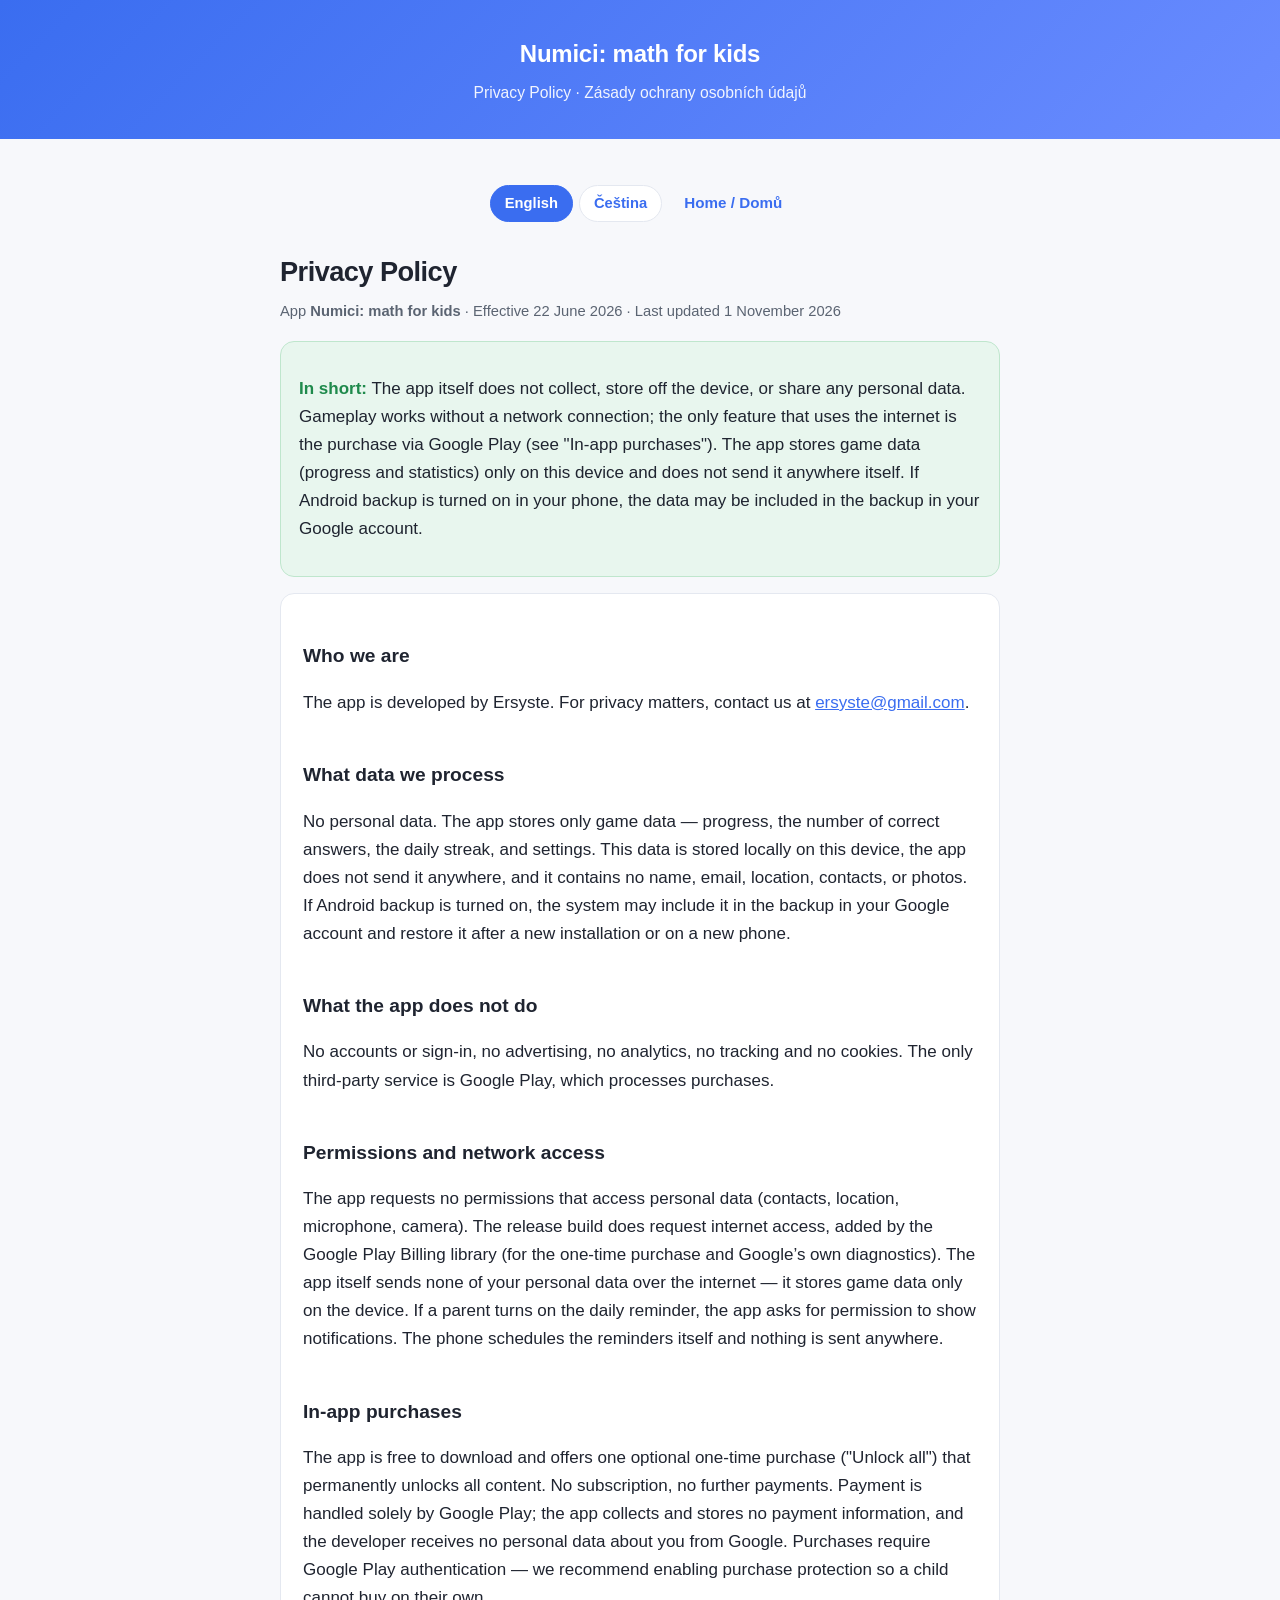
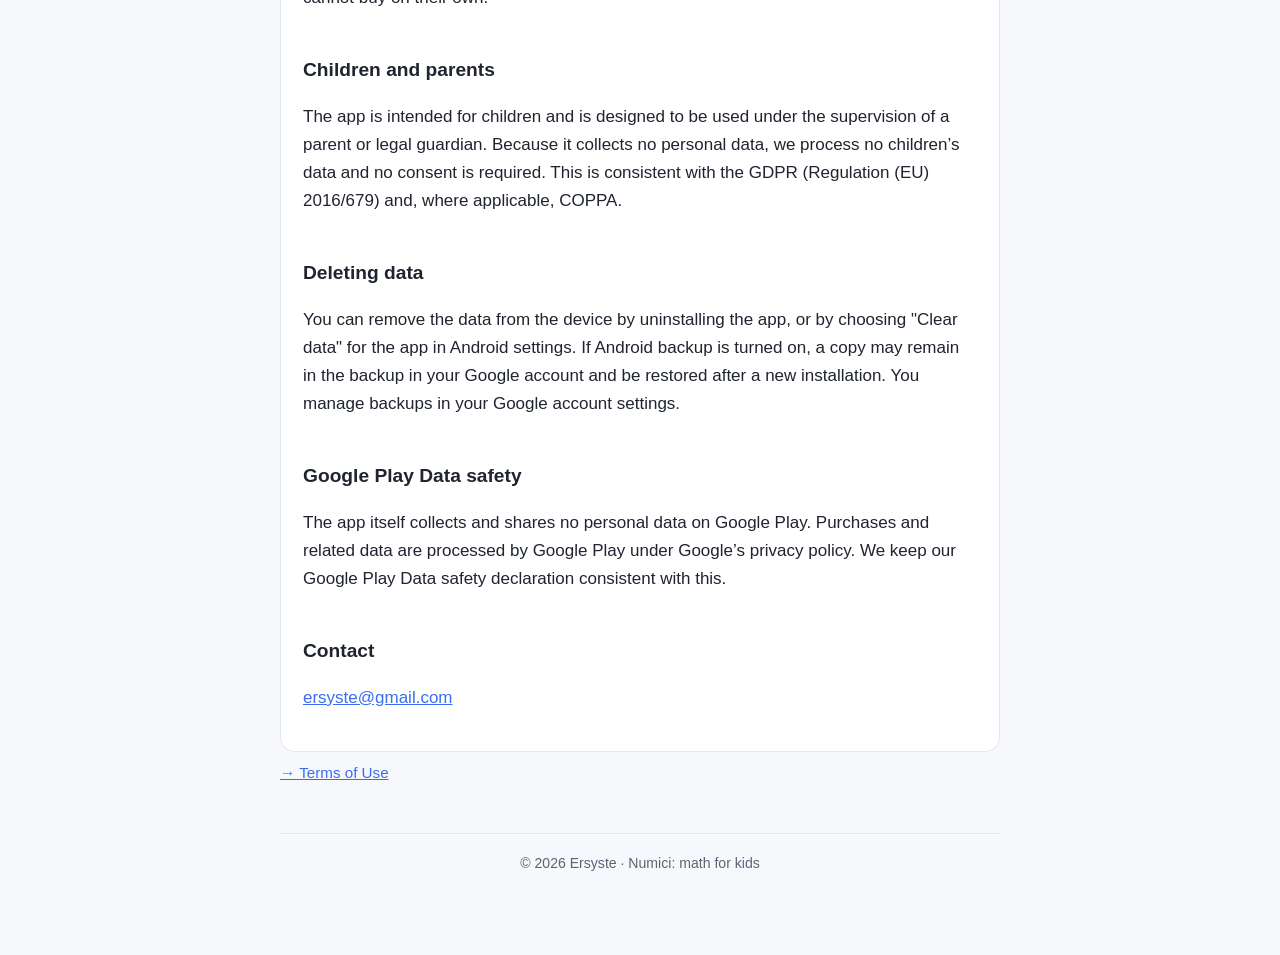
==== commit 5717d3fb: "Say math instead of counting and drop pre-school age from the terms" ====
--- a/privacy/index.html
+++ b/privacy/index.html
@@ -23,7 +23,7 @@
     </nav>
     <section id="en" lang="en" data-lang-doc="en">
       <h1>Privacy Policy</h1>
-      <p class="meta">App <strong>Numici: math for kids</strong> · Effective 22 June 2026 · Last updated 5 October 2026</p>
+      <p class="meta">App <strong>Numici: math for kids</strong> · Effective 22 June 2026 · Last updated 1 November 2026</p>
       <div class="summary">
         <p><strong>In short:</strong> The app itself does not collect, store off the device, or share any personal data. Gameplay works without a network connection; the only feature that uses the internet is the purchase via Google Play (see "In-app purchases"). The app stores game data (progress and statistics) only on this device and does not send it anywhere itself. If Android backup is turned on in your phone, the data may be included in the backup in your Google account.</p>
       </div>
@@ -52,7 +52,7 @@
     <hr class="lang-sep" data-lang-sep />
     <section id="cs" lang="cs" data-lang-doc="cs">
       <h1>Zásady ochrany osobních údajů</h1>
-      <p class="meta">Aplikace <strong>Numíci: počítání pro děti</strong> · Platné od 22. 6. 2026 · Naposledy aktualizováno 5. 10. 2026</p>
+      <p class="meta">Aplikace <strong>Numíci: počítání pro děti</strong> · Platné od 22. 6. 2026 · Naposledy aktualizováno 1. 11. 2026</p>
       <div class="summary">
         <p><strong>Stručně:</strong> Aplikace sama nesbírá, neukládá mimo zařízení ani nesdílí žádné osobní údaje. Hraní funguje bez připojení k internetu; jediné, co internet využívá, je nákup přes Google Play (viz „Nákupy v aplikaci“). Herní data (postup a statistiky) ukládá aplikace jen do tohoto zařízení a sama je nikam neposílá. Máte-li v telefonu zapnuté zálohování Androidu, mohou být součástí zálohy na vašem účtu Google.</p>
       </div>
